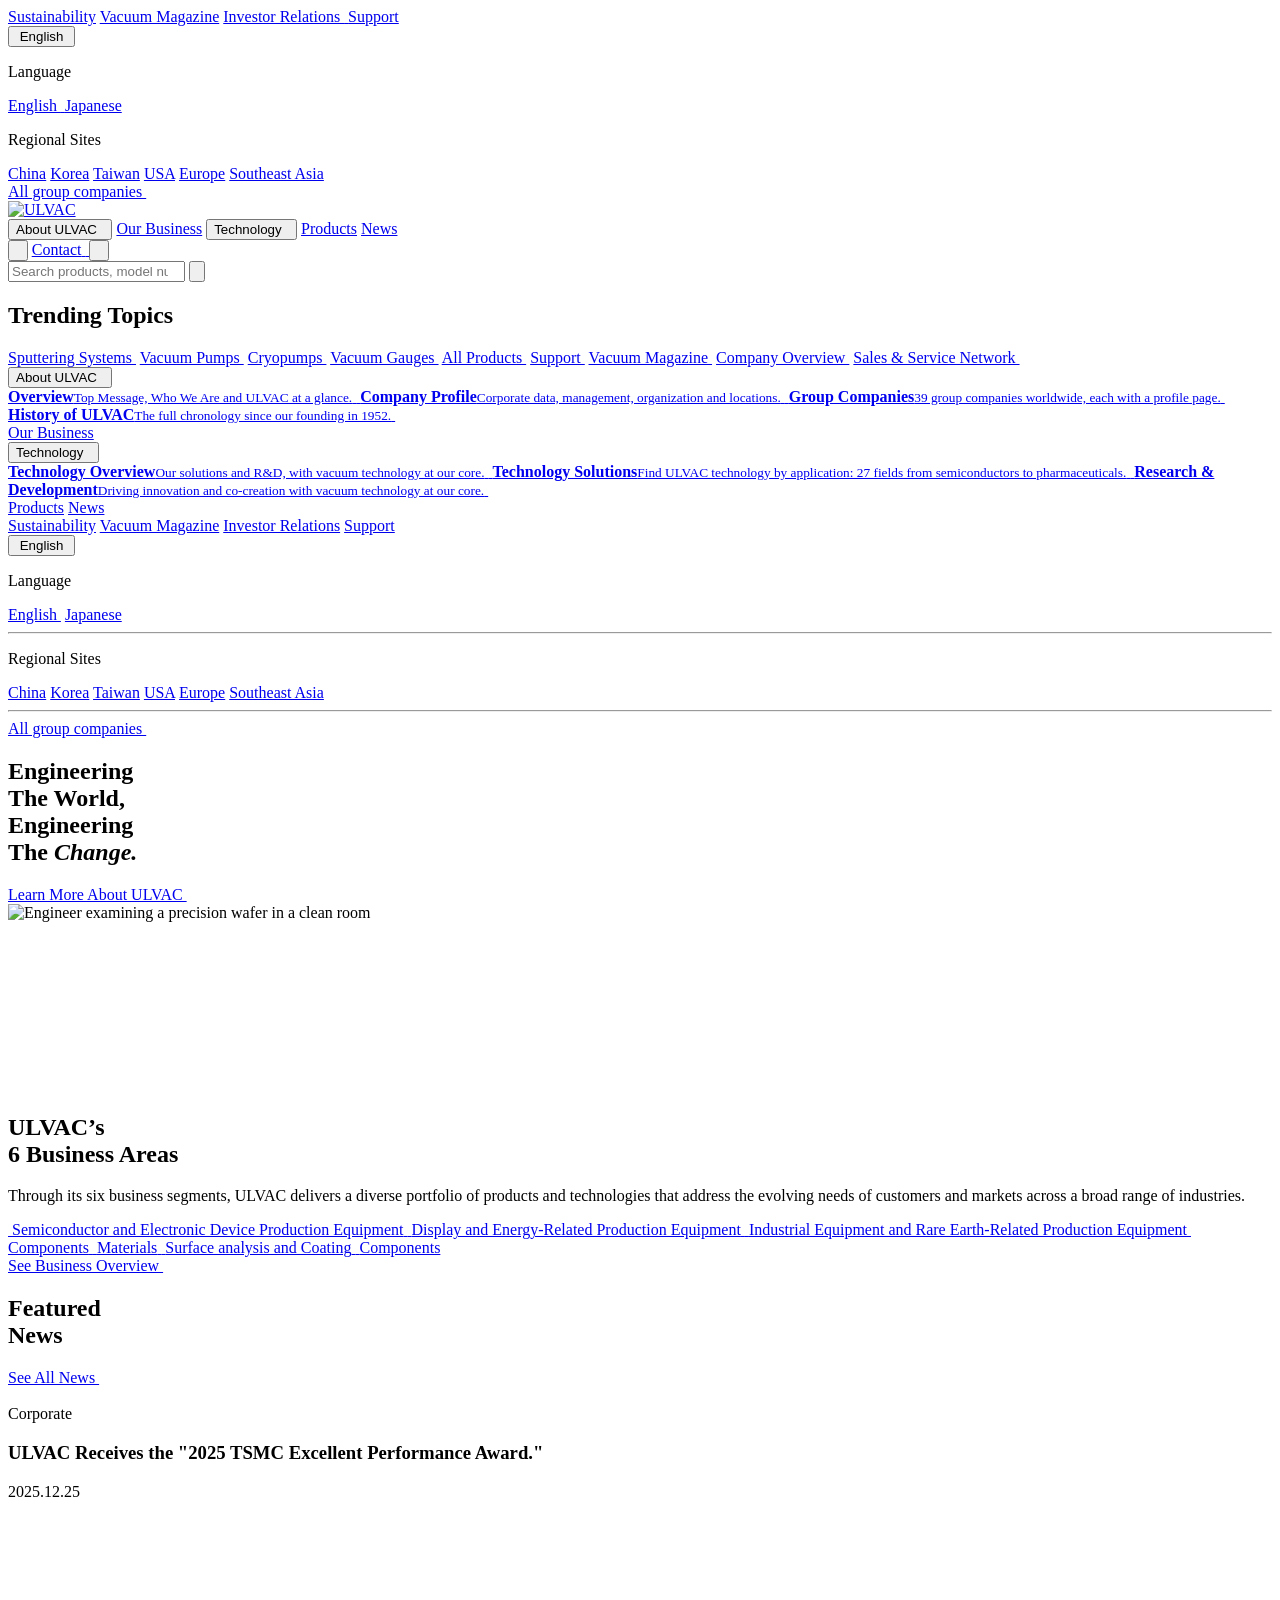
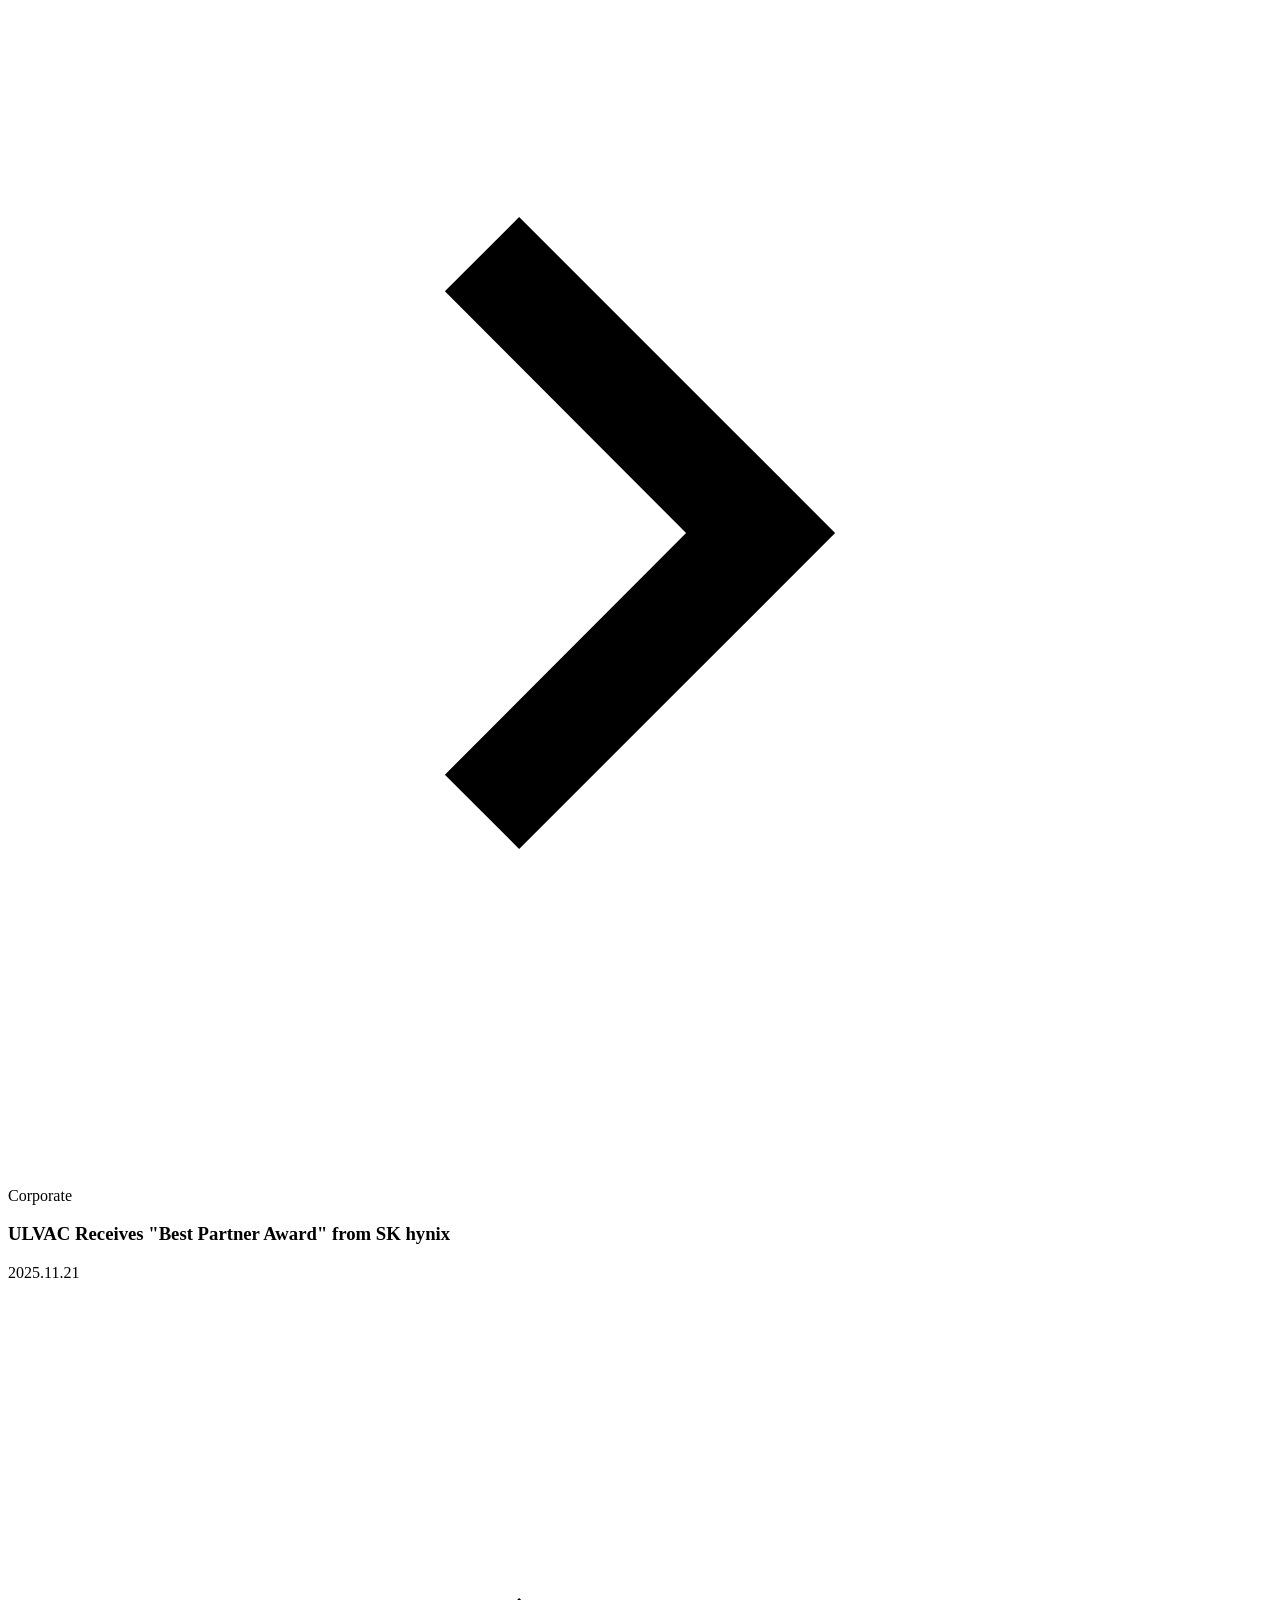
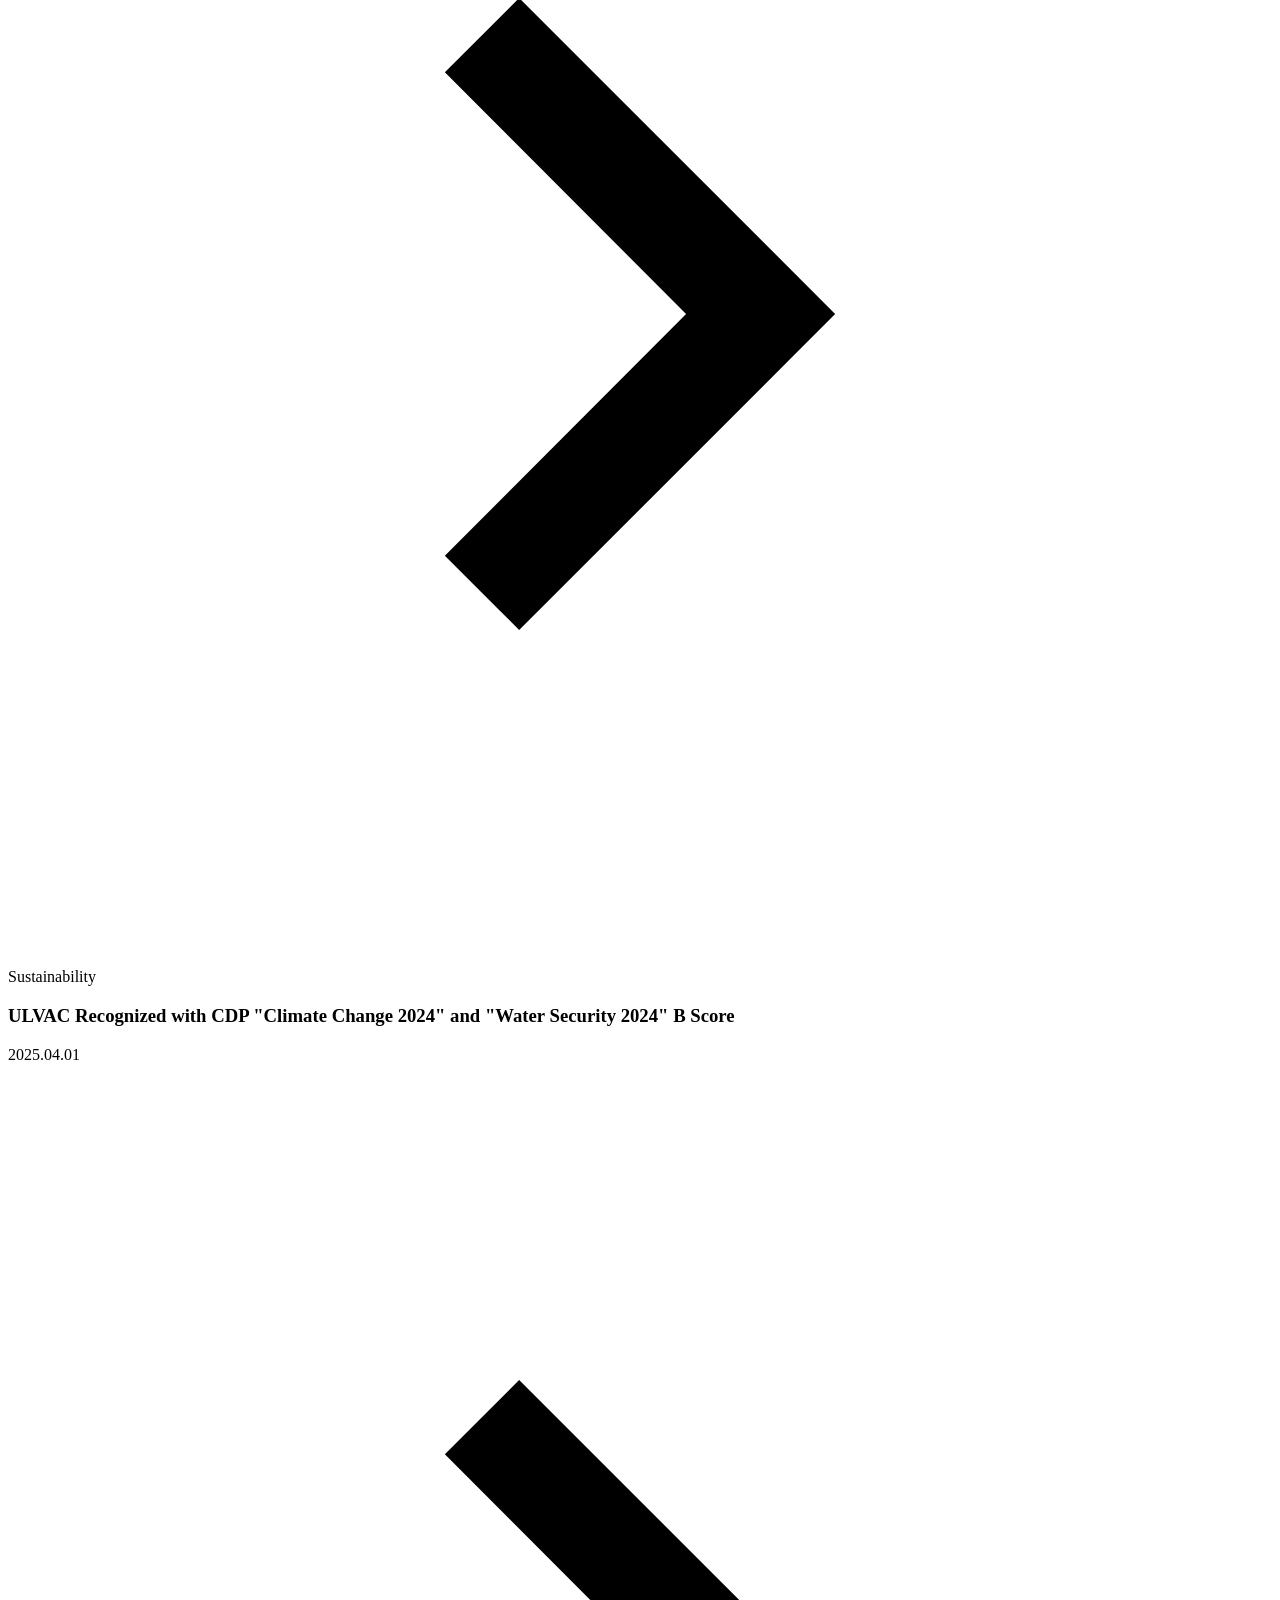
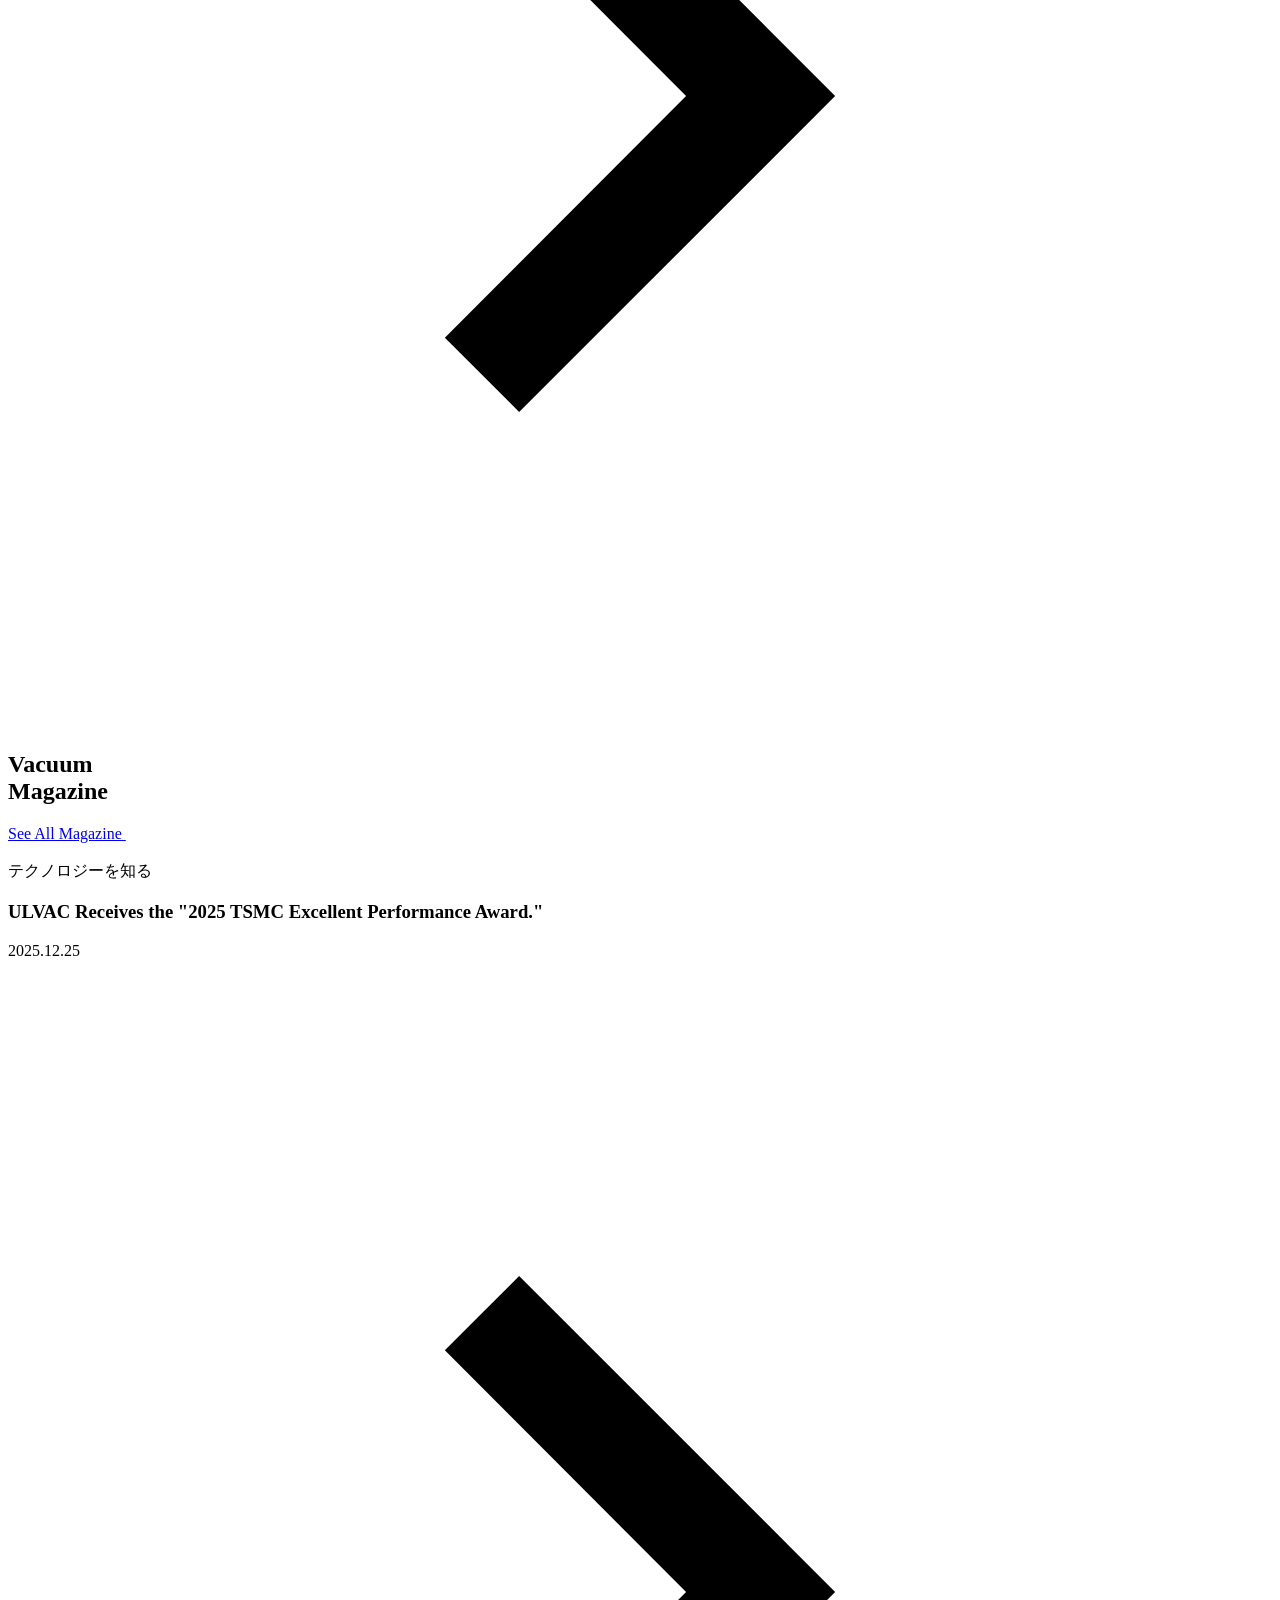
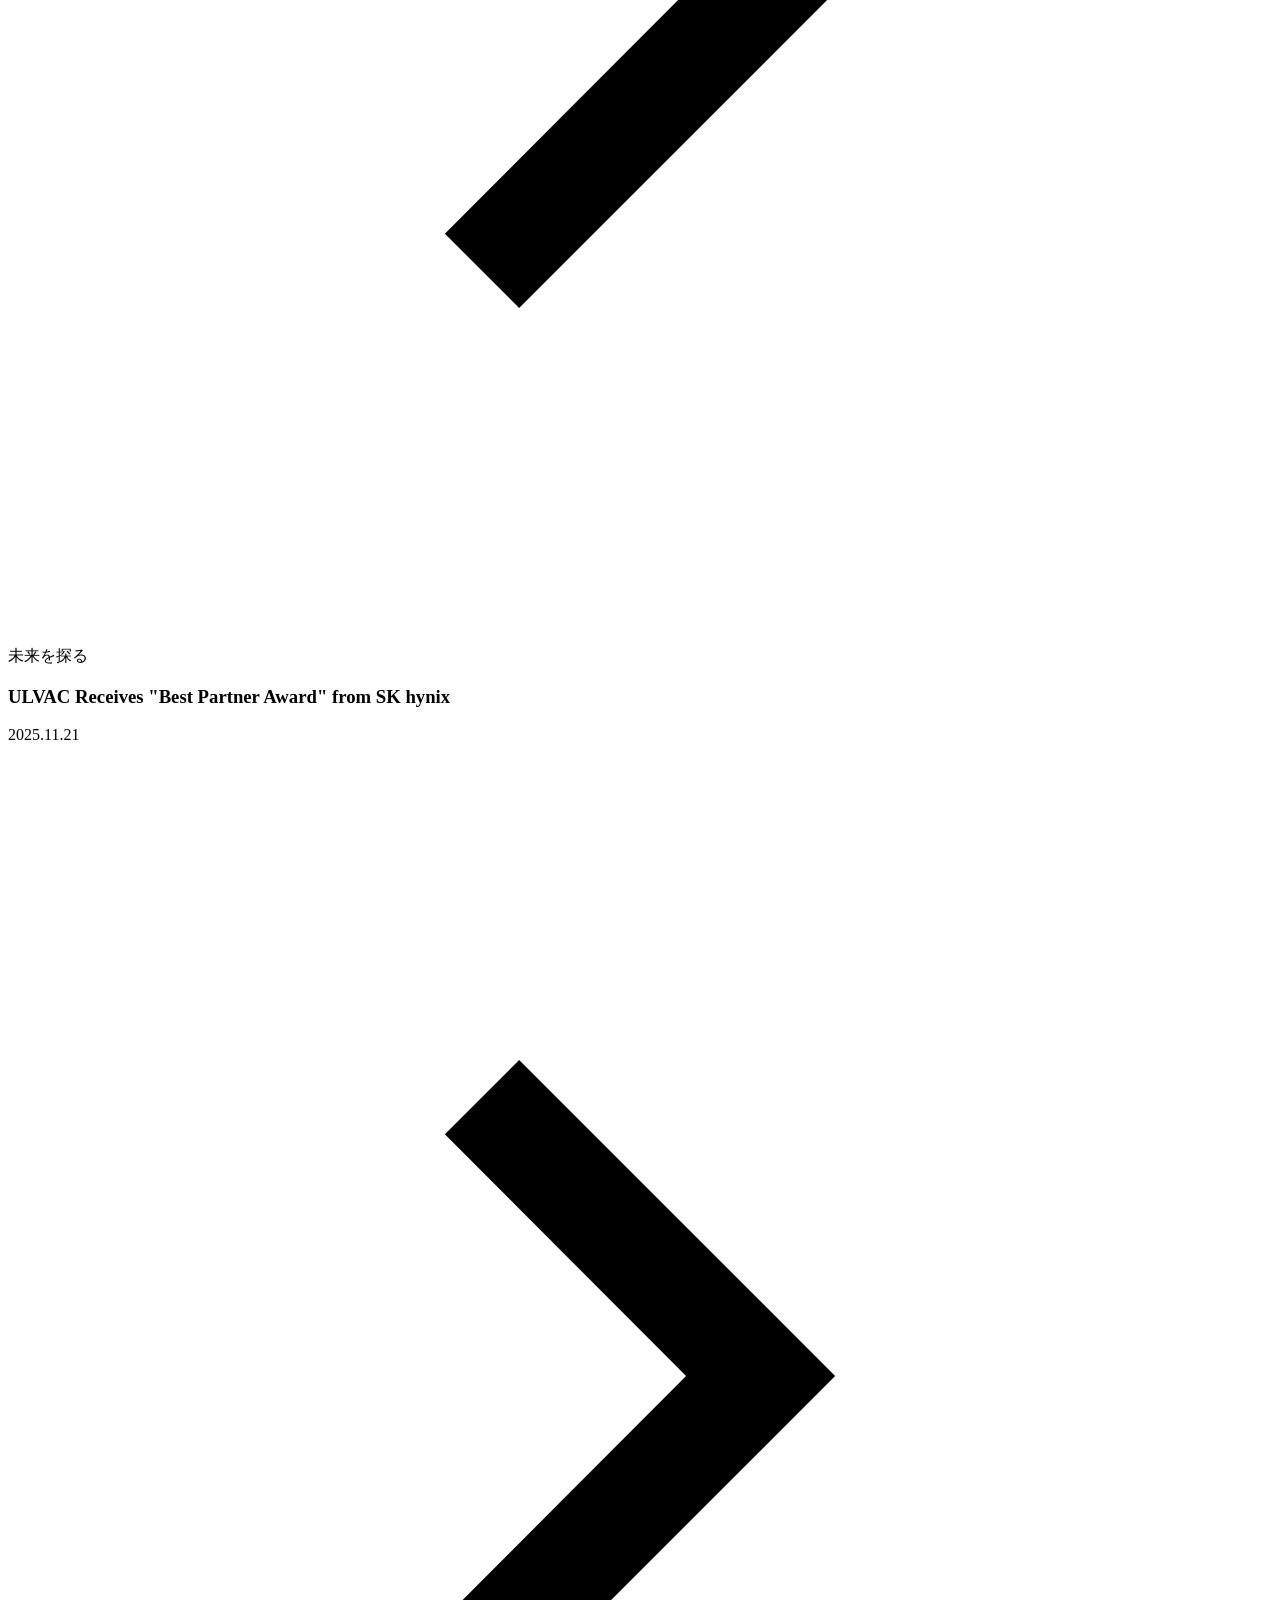
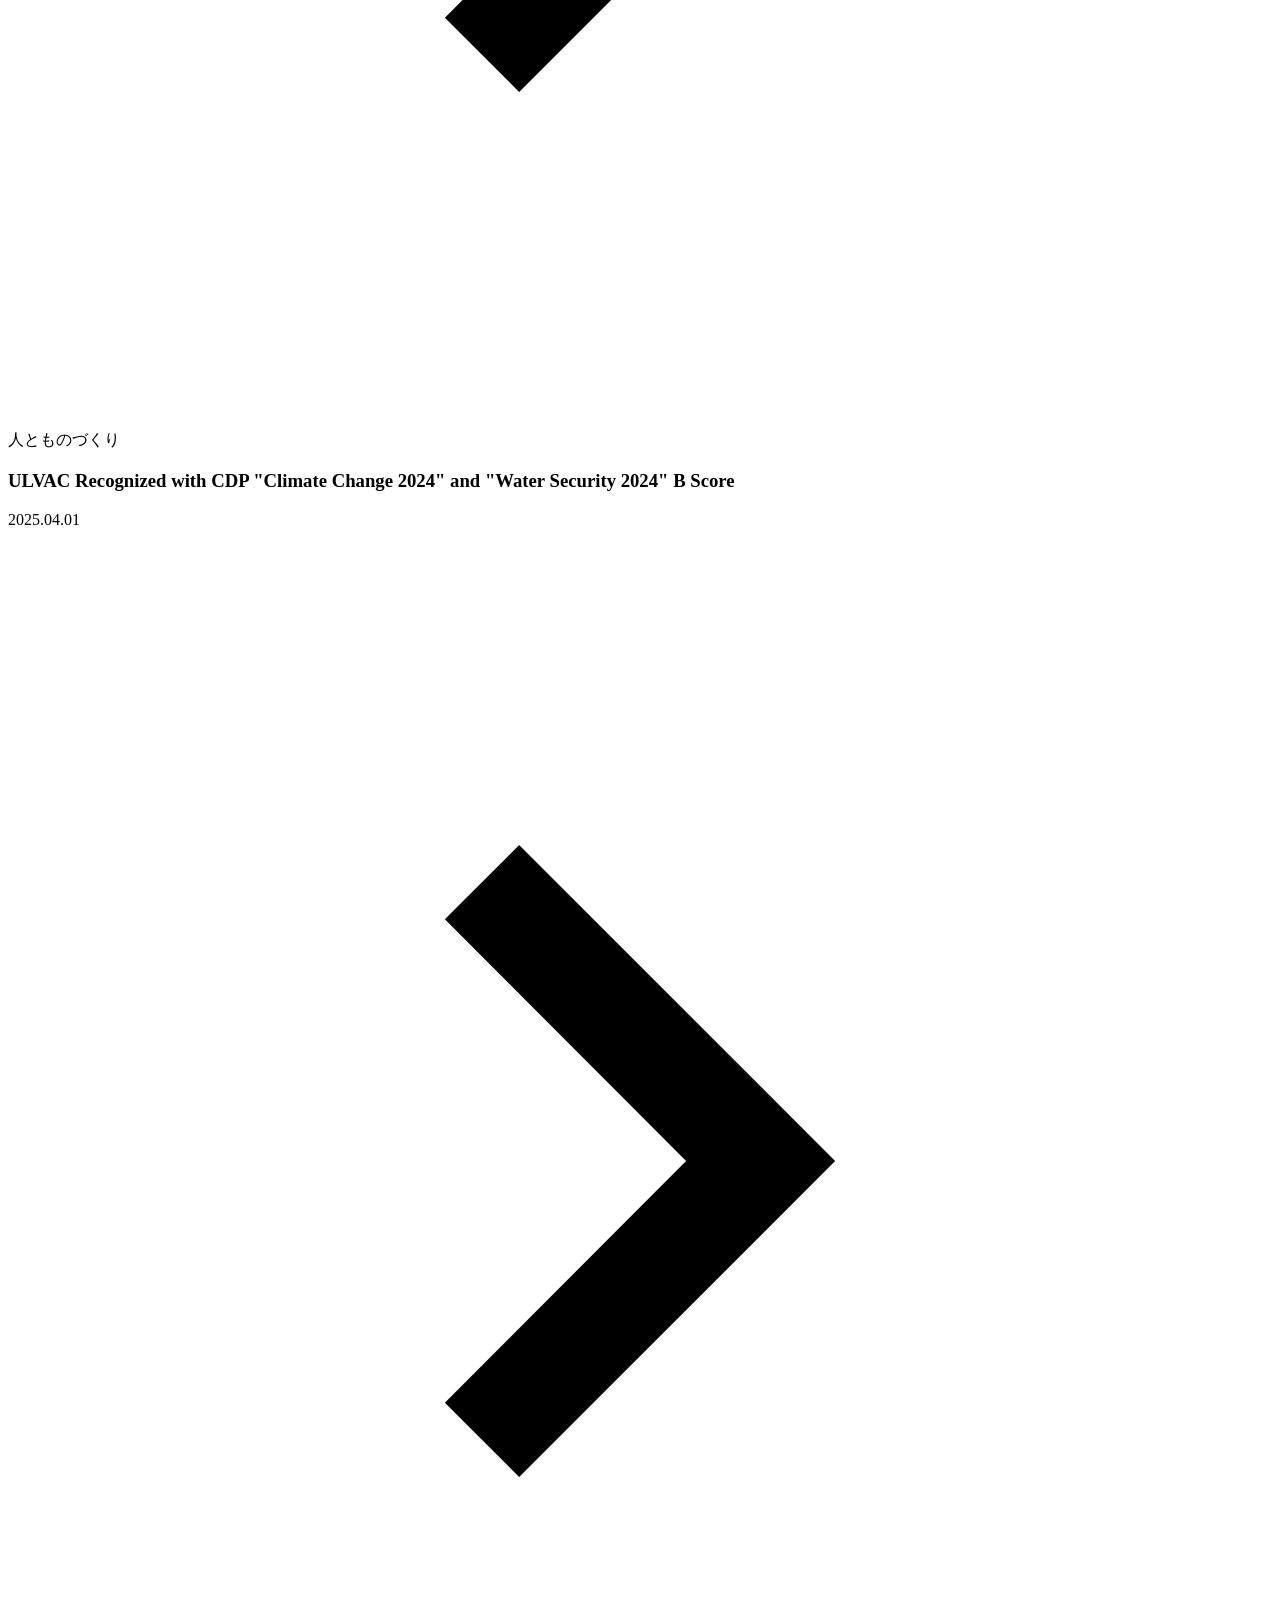
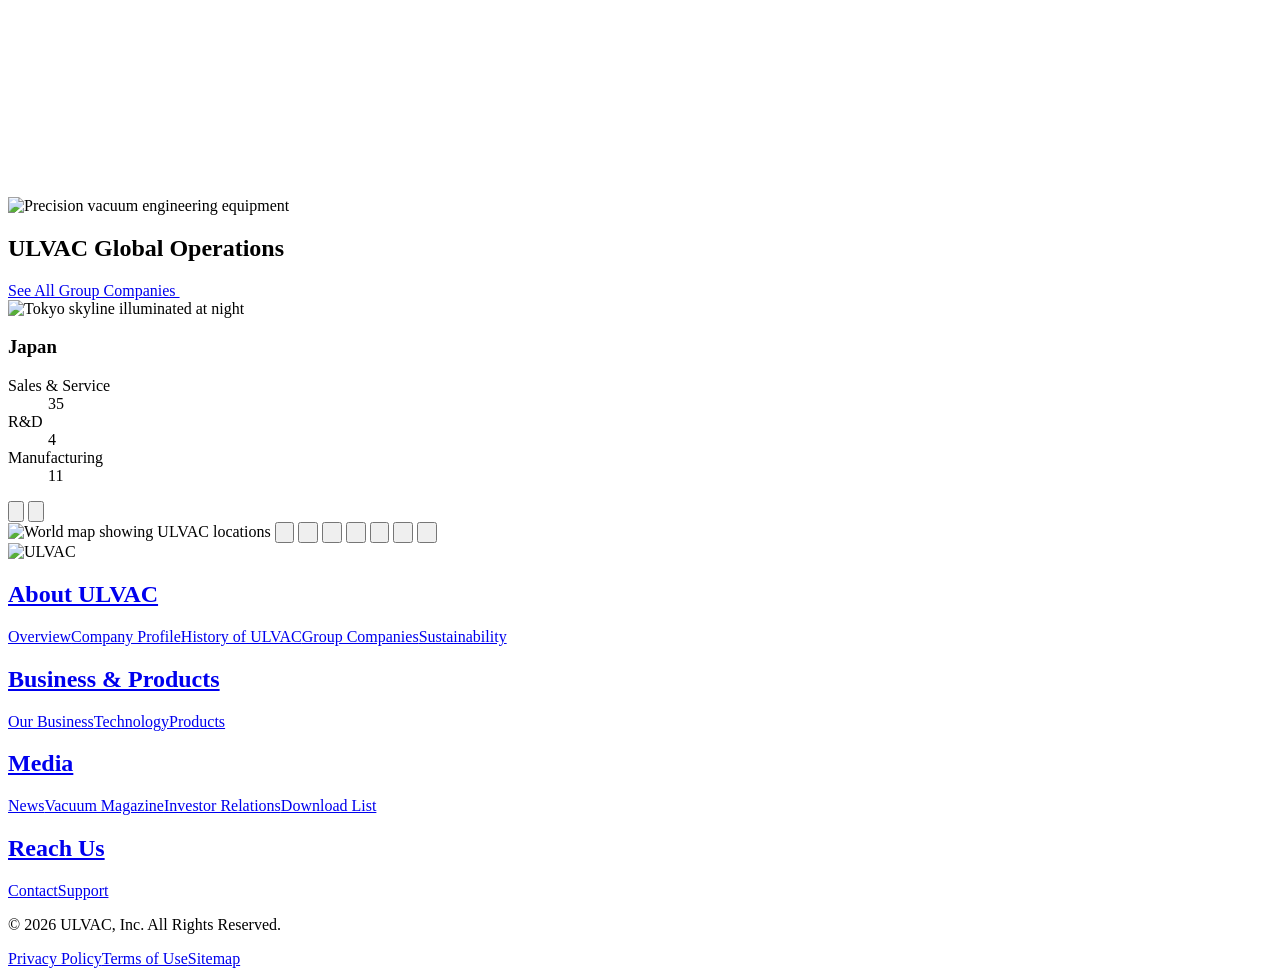
==== index.html @ 2d4812a8 "1" ====
<!doctype html>
<html lang="en">
  <head>
    <!-- figma:head-start -->
    <meta charset="UTF-8" />
    <meta name="viewport" content="width=device-width, initial-scale=1.0" />
    <meta
      name="description"
      content="ULVAC engineers vacuum technologies that support industries and communities around the world."
    />
    <title>ULVAC — Engineering the World</title>
    <link rel="stylesheet" href="./css/pc.css" />
    <link rel="stylesheet" href="./css/header.css" />
    <link rel="stylesheet" href="./css/mobile.css" />
    <link rel="preload" href="./script.js" as="script" />
    <!-- figma:head-end -->
  </head>
  <body>
    <!-- figma:body-start -->
    <header class="site-header" id="site-header">
      <div class="site-header__glass">
        <div class="site-header__inner">
          <div class="utility-nav">
            <a href="#sustainability">Sustainability</a>
            <a href="#magazine">Vacuum Magazine</a>
            <a class="external-link" href="#investor-relations">
              Investor Relations
              <img src="./img/site/51fd2.svg" alt="" aria-hidden="true" />
            </a>
            <a href="#support">Support</a>
            <div class="language">
              <button
                class="language__trigger"
                type="button"
                aria-expanded="false"
                aria-controls="language-menu"
              >
                <img class="language__globe" src="./img/site/header-language.svg" alt="" aria-hidden="true" />
                <span>English</span>
                <img
                  class="language__chevron"
                  src="./img/site/header-language-chevron.svg"
                  alt=""
                  aria-hidden="true"
                />
              </button>
              <div class="language__menu" id="language-menu">
                <p class="language__label">Language</p>
                <a class="language__item is-selected" href="#english">
                  English
                  <img src="./img/site/cfca9.svg" alt="" aria-hidden="true" />
                </a>
                <a class="language__item" href="#japanese">Japanese</a>
                <div class="language__divider"></div>
                <p class="language__label">Regional Sites</p>
                <a class="language__item" href="#china">China</a>
                <a class="language__item" href="#korea">Korea</a>
                <a class="language__item" href="#taiwan">Taiwan</a>
                <a class="language__item" href="#usa">USA</a>
                <a class="language__item" href="#europe">Europe</a>
                <a class="language__item" href="#southeast-asia">Southeast Asia</a>
                <div class="language__divider"></div>
                <a class="language__all" href="#group-companies">
                  All group companies
                  <img src="./img/site/816e2.svg" alt="" aria-hidden="true" />
                </a>
              </div>
            </div>
          </div>

          <div class="header-main">
            <a class="logo" href="#home" aria-label="ULVAC home">
              <img src="./img/site/b45c0.png" alt="ULVAC" />
            </a>
            <nav class="main-nav" aria-label="Main navigation">
              <button
                type="button"
                data-mega-menu="about"
                aria-expanded="false"
                aria-controls="mega-menu-about"
              >
                About ULVAC
                <span class="main-nav__icon">
                  <img
                    class="main-nav__icon-default"
                    src="./img/site/4ae75.svg"
                    alt=""
                    aria-hidden="true"
                  />
                  <img
                    class="main-nav__icon-active"
                    src="./img/site/4aeca.svg"
                    alt=""
                    aria-hidden="true"
                  />
                </span>
              </button>
              <i aria-hidden="true"></i>
              <a href="#business">Our Business</a>
              <i aria-hidden="true"></i>
              <button
                type="button"
                data-mega-menu="technology"
                aria-expanded="false"
                aria-controls="mega-menu-technology"
              >
                Technology
                <span class="main-nav__icon">
                  <img
                    class="main-nav__icon-default"
                    src="./img/site/4ae75.svg"
                    alt=""
                    aria-hidden="true"
                  />
                  <img
                    class="main-nav__icon-active"
                    src="./img/site/4aeca.svg"
                    alt=""
                    aria-hidden="true"
                  />
                </span>
              </button>
              <i aria-hidden="true"></i>
              <a href="#products">Products</a>
              <i aria-hidden="true"></i>
              <a href="#news">News</a>
            </nav>
            <div class="header-actions">
              <button
                class="icon-button"
                type="button"
                aria-label="Open search"
                aria-expanded="false"
                aria-controls="search-panel"
              >
                <picture class="icon-button__open">
                  <source media="(max-width: 940px)" srcset="./img/site/834f3.svg" />
                  <img src="./img/site/header-search.svg" alt="" />
                </picture>
                <img
                  class="icon-button__close"
                  src="./img/site/2cd03.svg"
                  alt=""
                  aria-hidden="true"
                />
              </button>
              <a class="contact-button" href="#contact">
                <span>Contact</span>
                <span class="contact-button__icon">
                  <img src="./img/site/header-contact-chevron.svg" alt="" aria-hidden="true" />
                </span>
              </a>
              <button
                class="mobile-menu-button"
                type="button"
                aria-label="Open menu"
                aria-expanded="false"
                aria-controls="mobile-nav"
              >
                <img
                  class="mobile-menu-button__open"
                  src="./img/site/a087a.svg"
                  alt=""
                  aria-hidden="true"
                />
                <img
                  class="mobile-menu-button__close"
                  src="./img/site/2cd03.svg"
                  alt=""
                  aria-hidden="true"
                />
              </button>
            </div>
          </div>
        </div>
      </div>

      <div class="mega-menu mega-menu--about" id="mega-menu-about" hidden>
        <p class="mega-menu__title">About ULVAC</p>
        <div class="mega-menu__grid">
          <a class="mega-menu__card" href="#overview"
            ><strong>Overview</strong><span>Top Message, Who We Are and ULVAC at a glance.</span></a
          >
          <a class="mega-menu__card" href="#company-profile"
            ><strong>Company Profile</strong
            ><span>Corporate data, management, organization and locations.</span></a
          >
          <a class="mega-menu__card" href="#group-companies"
            ><strong>Group Companies</strong
            ><span>39 group companies worldwide, each with a profile page.</span></a
          >
          <a class="mega-menu__card" href="#history-of-ulvac"
            ><strong>History of ULVAC</strong
            ><span>The full chronology since our founding in 1952.</span></a
          >
        </div>
      </div>

      <div class="mega-menu mega-menu--technology" id="mega-menu-technology" hidden>
        <p class="mega-menu__title">Technology</p>
        <div class="mega-menu__grid">
          <a class="mega-menu__card" href="#technology-overview"
            ><strong>Technology Overview</strong
            ><span>Our solutions and R&amp;D, with vacuum technology at our core.</span></a
          >
          <a class="mega-menu__card" href="#technology-solutions"
            ><strong>Technology Solutions</strong
            ><span
              >Find ULVAC technology by application: 27 fields from semiconductors to
              pharmaceuticals.</span
            ></a
          >
          <a class="mega-menu__card" href="#research-development"
            ><strong>Research &amp; Development</strong
            ><span>Driving innovation and co-creation with vacuum technology at our core.</span></a
          >
        </div>
      </div>

      <div class="search-panel" id="search-panel" aria-hidden="true">
        <form class="search-form" role="search">
          <input
            name="q"
            type="search"
            aria-label="Search"
            placeholder="Search products, model numbers, articles..."
            tabindex="-1"
          />
          <button type="submit" aria-label="Submit search" tabindex="-1">
            <img src="./img/site/65e20.svg" alt="" aria-hidden="true" />
          </button>
        </form>
        <div class="trending">
          <h2>Trending Topics</h2>
          <div class="trending__grid">
            <a href="#sputtering-systems"
              >Sputtering Systems <img src="./img/site/816e2.svg" alt="" aria-hidden="true"
            /></a>
            <a href="#vacuum-pumps"
              >Vacuum Pumps <img src="./img/site/816e2.svg" alt="" aria-hidden="true"
            /></a>
            <a href="#cryopumps"
              >Cryopumps <img src="./img/site/816e2.svg" alt="" aria-hidden="true"
            /></a>
            <a href="#vacuum-gauges"
              >Vacuum Gauges <img src="./img/site/816e2.svg" alt="" aria-hidden="true"
            /></a>
            <a href="#products"
              >All Products <img src="./img/site/816e2.svg" alt="" aria-hidden="true"
            /></a>
            <a href="#support"
              >Support <img src="./img/site/816e2.svg" alt="" aria-hidden="true"
            /></a>
            <a href="#magazine"
              >Vacuum Magazine <img src="./img/site/816e2.svg" alt="" aria-hidden="true"
            /></a>
            <a href="#overview"
              >Company Overview <img src="./img/site/816e2.svg" alt="" aria-hidden="true"
            /></a>
            <a href="#sales-service-network"
              >Sales &amp; Service Network
              <img src="./img/site/816e2.svg" alt="" aria-hidden="true"
            /></a>
          </div>
        </div>
      </div>

      <nav class="mobile-nav" id="mobile-nav" aria-label="Mobile navigation">
        <div class="mobile-nav__primary">
          <div class="mobile-nav__group">
            <button
              class="mobile-nav__trigger"
              type="button"
              aria-expanded="false"
              aria-controls="mobile-about"
            >
              <span>About ULVAC</span>
              <img class="mobile-nav__chevron-down" src="./img/site/a34da.svg" alt="" aria-hidden="true" />
              <img class="mobile-nav__chevron-up" src="./img/site/2c902.svg" alt="" aria-hidden="true" />
            </button>
            <div class="mobile-nav__submenu" id="mobile-about">
              <a href="#overview">
                <span><strong>Overview</strong><small>Top Message, Who We Are and ULVAC at a glance.</small></span>
                <img src="./img/site/85260.svg" alt="" aria-hidden="true" />
              </a>
              <a href="#company-profile">
                <span><strong>Company Profile</strong><small>Corporate data, management, organization and locations.</small></span>
                <img src="./img/site/85260.svg" alt="" aria-hidden="true" />
              </a>
              <a href="#group-companies">
                <span><strong>Group Companies</strong><small>39 group companies worldwide, each with a profile page.</small></span>
                <img src="./img/site/85260.svg" alt="" aria-hidden="true" />
              </a>
              <a href="#history-of-ulvac">
                <span><strong>History of ULVAC</strong><small>The full chronology since our founding in 1952.</small></span>
                <img src="./img/site/85260.svg" alt="" aria-hidden="true" />
              </a>
            </div>
          </div>
          <a class="mobile-nav__link" href="#business">Our Business</a>
          <div class="mobile-nav__group">
            <button
              class="mobile-nav__trigger"
              type="button"
              aria-expanded="false"
              aria-controls="mobile-technology"
            >
              <span>Technology</span>
              <img class="mobile-nav__chevron-down" src="./img/site/a34da.svg" alt="" aria-hidden="true" />
              <img class="mobile-nav__chevron-up" src="./img/site/2c902.svg" alt="" aria-hidden="true" />
            </button>
            <div class="mobile-nav__submenu" id="mobile-technology">
              <a href="#technology-overview">
                <span><strong>Technology Overview</strong><small>Our solutions and R&amp;D, with vacuum technology at our core.</small></span>
                <img src="./img/site/85260.svg" alt="" aria-hidden="true" />
              </a>
              <a href="#technology-solutions">
                <span><strong>Technology Solutions</strong><small>Find ULVAC technology by application: 27 fields from semiconductors to pharmaceuticals.</small></span>
                <img src="./img/site/85260.svg" alt="" aria-hidden="true" />
              </a>
              <a href="#research-development">
                <span><strong>Research &amp; Development</strong><small>Driving innovation and co-creation with vacuum technology at our core.</small></span>
                <img src="./img/site/85260.svg" alt="" aria-hidden="true" />
              </a>
            </div>
          </div>
          <a class="mobile-nav__link" href="#products">Products</a>
          <a class="mobile-nav__link" href="#news">News</a>
        </div>

        <div class="mobile-nav__utility">
          <a href="#sustainability">Sustainability</a>
          <a href="#magazine">Vacuum Magazine</a>
          <a href="#investor-relations">Investor Relations</a>
          <a href="#support">Support</a>
          <div class="mobile-language">
            <button
              class="mobile-language__trigger"
              type="button"
              aria-expanded="false"
              aria-controls="mobile-language-menu"
            >
              <span>
                <img src="./img/site/fb492.svg" alt="" aria-hidden="true" />
                English
              </span>
              <img class="mobile-language__chevron" src="./img/site/47013.svg" alt="" aria-hidden="true" />
            </button>
            <div class="mobile-language__menu" id="mobile-language-menu">
              <p>Language</p>
              <a class="is-selected" href="#english">English <img src="./img/site/cfca9.svg" alt="" aria-hidden="true" /></a>
              <a href="#japanese">Japanese</a>
              <hr />
              <p>Regional Sites</p>
              <a href="#china">China</a>
              <a href="#korea">Korea</a>
              <a href="#taiwan">Taiwan</a>
              <a href="#usa">USA</a>
              <a href="#europe">Europe</a>
              <a href="#southeast-asia">Southeast Asia</a>
              <hr />
              <a class="mobile-language__all" href="#group-companies">
                All group companies
                <img src="./img/site/816e2.svg" alt="" aria-hidden="true" />
              </a>
            </div>
          </div>
        </div>
      </nav>
    </header>

    <main>
      <section class="hero" id="home" aria-labelledby="hero-title">
        <div class="hero__content">
          <h1 class="hero__title" id="hero-title">
            <span class="hero__line">Engineering</span><br />
            <span class="hero__line">The World,</span><br />
            <span class="hero__line">Engineering</span><br />
            <span class="hero__line">The <em>Change.</em></span>
          </h1>
          <a class="button button--large" href="#about">
            Learn More About ULVAC
            <span class="button__icon"><img src="./img/site/b1db2.svg" alt="" /></span>
          </a>
        </div>
        <div class="hero__media">
          <img
            class="hero__image"
            src="./img/6f0bc.png"
            alt="Engineer examining a precision wafer in a clean room"
          />
          <div class="particle-field hero__particle-field" aria-hidden="true"></div>
          <picture class="hero__wave-picture">
            <source media="(max-width: 768px)" srcset="./img/site/2eb7e.svg" />
            <img class="hero__wave" src="./img/site/0b865.svg" alt="" />
          </picture>
        </div>
      </section>

      <div class="story-content">
      <div class="story-movie" aria-hidden="true">
        <div class="story-movie__sticky">
          <video
            class="story-movie__video"
            preload="none"
            loop
            muted
            playsinline
            poster="./img/site/home-particle-poster.png"
          >
            <source src="./img/site/home-particle-flow.mp4" type="video/mp4" />
          </video>
          <div class="particle-field story-movie__particles"></div>
        </div>
      </div>

      <section class="business section-shell" id="business" aria-labelledby="business-title">
        <div class="business__panel glass-panel">
          <header class="section-intro">
            <h2 id="business-title">ULVAC’s<br />6 Business Areas</h2>
            <p>
              Through its six business segments, ULVAC delivers a diverse portfolio of products and
              technologies that address the evolving needs of customers and markets across a broad
              range of industries.
            </p>
          </header>
          <div
            class="business__grid"
            role="region"
            aria-label="ULVAC business areas"
            tabindex="0"
          >
            <a class="business-card" href="#semiconductor">
              <span class="business-card__media" aria-hidden="true">
                <img class="business-card__image" src="./img/site/12d40.png" alt="" />
              </span>
              <span>Semiconductor and Electronic Device Production Equipment</span>
            </a>
            <a class="business-card" href="#display">
              <span class="business-card__media" aria-hidden="true">
                <img class="business-card__image" src="./img/site/0de5a.png" alt="" />
              </span>
              <span>Display and Energy-Related Production Equipment</span>
            </a>
            <a class="business-card" href="#industrial">
              <span class="business-card__media" aria-hidden="true">
                <img class="business-card__image" src="./img/site/f2300.png" alt="" />
              </span>
              <span>Industrial Equipment and Rare Earth-Related Production Equipment</span>
            </a>
            <a class="business-card" href="#components">
              <span class="business-card__media" aria-hidden="true">
                <img class="business-card__image" src="./img/site/1b0ba.png" alt="" />
              </span>
              <span>Components</span>
            </a>
            <a class="business-card" href="#materials">
              <span class="business-card__media" aria-hidden="true">
                <img class="business-card__image" src="./img/site/65f23.png" alt="" />
              </span>
              <span>Materials</span>
            </a>
            <a class="business-card" href="#surface">
              <span class="business-card__media" aria-hidden="true">
                <img class="business-card__image" src="./img/site/9460b.png" alt="" />
              </span>
              <span>Surface analysis and Coating</span>
            </a>
            <a class="business-card business-card--clone" href="#components" aria-hidden="true" tabindex="-1">
              <span class="business-card__media" aria-hidden="true">
                <img class="business-card__image" src="./img/site/1b0ba.png" alt="" />
              </span>
              <span>Components</span>
            </a>
          </div>
          <a class="button button--large" href="#products">
            See Business Overview
            <span class="button__icon"><img src="./img/site/b1db2.svg" alt="" /></span>
          </a>
        </div>
      </section>

      <section class="content-section section-shell" id="news" aria-labelledby="news-title">
        <div class="content-section__panel glass-panel">
          <header class="section-heading">
            <h2 id="news-title">Featured<br class="heading-mobile-break" /> News</h2>
            <a class="button button--large" href="#all-news">
              See All News
              <span class="button__icon"><img src="./img/12332.svg" alt="" /></span>
            </a>
          </header>
          <div class="news-grid">
            <article class="news-card">
              <picture>
                <source media="(max-width: 768px)" srcset="./img/news-tsmc-mobile.png" />
                <img class="news-card__image" src="./img/news-tsmc.png" alt="" />
              </picture>
              <div class="news-card__body">
                <span class="tag">Corporate</span>
                <h3>ULVAC Receives the "2025 TSMC Excellent Performance Award."</h3>
                <time datetime="2025-12-25">2025.12.25</time>
              </div>
              <span class="news-card__icon"
                ><svg class="card-chevron" viewBox="0 0 24 24" aria-hidden="true">
                  <path d="M9.705 6 8.295 7.41 12.875 12l-4.58 4.59L9.705 18l6-6-6-6Z" /></svg
              ></span>
            </article>
            <article class="news-card">
              <picture>
                <source media="(max-width: 768px)" srcset="./img/news-skhynix-mobile.png" />
                <img class="news-card__image" src="./img/news-skhynix.png" alt="" />
              </picture>
              <div class="news-card__body">
                <span class="tag">Corporate</span>
                <h3>ULVAC Receives "Best Partner Award" from SK hynix</h3>
                <time datetime="2025-11-21">2025.11.21</time>
              </div>
              <span class="news-card__icon"
                ><svg class="card-chevron" viewBox="0 0 24 24" aria-hidden="true">
                  <path d="M9.705 6 8.295 7.41 12.875 12l-4.58 4.59L9.705 18l6-6-6-6Z" /></svg
              ></span>
            </article>
            <article class="news-card">
              <picture>
                <source media="(max-width: 768px)" srcset="./img/news-cdp-mobile.png" />
                <img class="news-card__image" src="./img/news-cdp.png" alt="" />
              </picture>
              <div class="news-card__body">
                <span class="tag">Sustainability</span>
                <h3>
                  ULVAC Recognized with CDP "Climate Change 2024" and "Water Security 2024" B Score
                </h3>
                <time datetime="2025-04-01">2025.04.01</time>
              </div>
              <span class="news-card__icon"
                ><svg class="card-chevron" viewBox="0 0 24 24" aria-hidden="true">
                  <path d="M9.705 6 8.295 7.41 12.875 12l-4.58 4.59L9.705 18l6-6-6-6Z" /></svg
              ></span>
            </article>
          </div>
        </div>
      </section>

      <section class="content-section section-shell" id="magazine" aria-labelledby="magazine-title">
        <div class="content-section__panel glass-panel">
          <header class="section-heading">
            <h2 id="magazine-title">Vacuum<br class="heading-mobile-break" /> Magazine</h2>
            <a class="button button--large" href="#all-magazine">
              See All Magazine
              <span class="button__icon"><img src="./img/12332.svg" alt="" /></span>
            </a>
          </header>
          <div class="magazine">
            <div class="magazine__list">
              <article class="magazine-item">
                <img class="magazine-item__image" src="./img/magazine-feature-mobile.png" alt="" loading="lazy" />
                <div class="magazine-item__copy">
                  <span class="tag" lang="ja">テクノロジーを知る</span>
                  <h3>ULVAC Receives the "2025 TSMC Excellent Performance Award."</h3>
                  <time datetime="2025-12-25">2025.12.25</time>
                </div>
                <span class="magazine-item__icon"
                  ><svg class="card-chevron" viewBox="0 0 24 24" aria-hidden="true">
                    <path d="M9.705 6 8.295 7.41 12.875 12l-4.58 4.59L9.705 18l6-6-6-6Z" /></svg
                ></span>
              </article>
              <article class="magazine-item">
                <img class="magazine-item__image" src="./img/magazine-thumbnail-mobile.png" alt="" loading="lazy" />
                <div class="magazine-item__copy">
                  <span class="tag" lang="ja">未来を探る</span>
                  <h3>ULVAC Receives "Best Partner Award" from SK hynix</h3>
                  <time datetime="2025-11-21">2025.11.21</time>
                </div>
                <span class="magazine-item__icon"
                  ><svg class="card-chevron" viewBox="0 0 24 24" aria-hidden="true">
                    <path d="M9.705 6 8.295 7.41 12.875 12l-4.58 4.59L9.705 18l6-6-6-6Z" /></svg
                ></span>
              </article>
              <article class="magazine-item">
                <img class="magazine-item__image" src="./img/magazine-thumbnail-mobile.png" alt="" loading="lazy" />
                <div class="magazine-item__copy">
                  <span class="tag" lang="ja">人とものづくり</span>
                  <h3>
                    ULVAC Recognized with CDP "Climate Change 2024" and "Water Security 2024" B Score
                  </h3>
                  <time datetime="2025-04-01">2025.04.01</time>
                </div>
                <span class="magazine-item__icon"
                  ><svg class="card-chevron" viewBox="0 0 24 24" aria-hidden="true">
                    <path d="M9.705 6 8.295 7.41 12.875 12l-4.58 4.59L9.705 18l6-6-6-6Z" /></svg
                ></span>
              </article>
            </div>
            <img
              class="magazine__image"
              src="./img/vacuum-magazine.png"
              alt="Precision vacuum engineering equipment"
            />
          </div>
        </div>
      </section>
      <div class="ULVAC-last">
      <section class="operations section-shell" aria-labelledby="operations-title">
        <header class="section-heading">
          <h2 id="operations-title">ULVAC Global Operations</h2>
          <a class="button button--large" href="#group-companies">
            See All Group Companies
            <span class="button__icon"><img src="./img/site/b1db2.svg" alt="" /></span>
          </a>
        </header>
        <div class="operations__content">
          <div class="country-carousel">
            <article class="country-card" aria-live="polite">
              <img src="./img/4173a.png" alt="Tokyo skyline illuminated at night" />
              <div class="country-card__body">
                <h3>Japan</h3>
                <dl>
                  <div>
                    <dt>Sales &amp; Service</dt>
                    <dd>35</dd>
                  </div>
                  <div>
                    <dt>R&amp;D</dt>
                    <dd>4</dd>
                  </div>
                  <div>
                    <dt>Manufacturing</dt>
                    <dd>11</dd>
                  </div>
                </dl>
              </div>
            </article>
            <div class="country-carousel__controls">
              <button
                class="country-carousel__previous"
                type="button"
                data-direction="-1"
                aria-label="Previous location"
              >
                <img src="./img/site/cd6a5.svg" alt="" />
              </button>
              <button type="button" data-direction="1" aria-label="Next location">
                <img src="./img/site/cd6a5.svg" alt="" />
              </button>
            </div>
          </div>
          <div class="world-map" aria-label="Interactive map of ULVAC global operations">
            <div class="world-map__canvas">
              <img src="./img/site/9f76e.svg" alt="World map showing ULVAC locations" />
              <button
                class="world-map__pin world-map__pin--1"
                data-location="0"
                type="button"
                aria-label="Asia Pacific"
              >
                <img class="world-map__pin-default" src="./img/site/dc791.svg" alt="" />
                <img class="world-map__pin-active" src="./img/site/fbcab.svg" alt="" />
              </button>
              <button
                class="world-map__pin world-map__pin--2 is-active"
                data-location="0"
                type="button"
                aria-label="Japan"
              >
                <img class="world-map__pin-default" src="./img/site/dc791.svg" alt="" />
                <img class="world-map__pin-active" src="./img/site/fbcab.svg" alt="" />
              </button>
              <button
                class="world-map__pin world-map__pin--3"
                data-location="1"
                type="button"
                aria-label="Europe"
              >
                <img class="world-map__pin-default" src="./img/site/dc791.svg" alt="" />
                <img class="world-map__pin-active" src="./img/site/fbcab.svg" alt="" />
              </button>
              <button
                class="world-map__pin world-map__pin--4"
                data-location="1"
                type="button"
                aria-label="Middle East"
              >
                <img class="world-map__pin-default" src="./img/site/dc791.svg" alt="" />
                <img class="world-map__pin-active" src="./img/site/fbcab.svg" alt="" />
              </button>
              <button
                class="world-map__pin world-map__pin--5"
                data-location="1"
                type="button"
                aria-label="Africa"
              >
                <img class="world-map__pin-default" src="./img/site/dc791.svg" alt="" />
                <img class="world-map__pin-active" src="./img/site/fbcab.svg" alt="" />
              </button>
              <button
                class="world-map__pin world-map__pin--6"
                data-location="1"
                type="button"
                aria-label="Central Europe"
              >
                <img class="world-map__pin-default" src="./img/site/dc791.svg" alt="" />
                <img class="world-map__pin-active" src="./img/site/fbcab.svg" alt="" />
              </button>
              <button
                class="world-map__pin world-map__pin--7"
                data-location="2"
                type="button"
                aria-label="Americas"
              >
                <img class="world-map__pin-default" src="./img/site/dc791.svg" alt="" />
                <img class="world-map__pin-active" src="./img/site/fbcab.svg" alt="" />
              </button>
            </div>
          </div>
        </div>
      </section>
      </div>
      </div>
    </main>

    <footer class="footer">
      <div class="footer__inner">
        <img class="footer__logo" src="./img/94890.png" alt="ULVAC" />
        <nav class="footer__nav" aria-label="Footer navigation">
          <div>
            <h2><a href="#">About ULVAC</a></h2>
            <a href="#">Overview</a><a href="#">Company Profile</a><a href="#">History of ULVAC</a
            ><a href="#">Group Companies</a><a href="#">Sustainability</a>
          </div>
          <div>
            <h2><a href="#">Business &amp; Products</a></h2>
            <a href="#">Our Business</a><a href="#">Technology</a><a href="#">Products</a>
          </div>
          <div>
            <h2><a href="#">Media</a></h2>
            <a href="#">News</a><a href="#">Vacuum Magazine</a><a href="#">Investor Relations</a
            ><a href="#">Download List</a>
          </div>
          <div>
            <h2><a href="#">Reach Us</a></h2>
            <a href="#">Contact</a><a href="#">Support</a>
          </div>
        </nav>
        <div class="footer__legal">
          <p>© 2026 ULVAC, Inc. All Rights Reserved.</p>
          <nav aria-label="Legal">
            <a href="#">Privacy Policy</a><a href="#">Terms of Use</a><a href="#">Sitemap</a>
          </nav>
        </div>
      </div>
    </footer>
    <!-- 使用普通脚本，使页面通过 file:// 打开时也能加载交互。 -->
    <script src="./script.js" defer></script>
    <!-- figma:body-end -->
  </body>
</html>
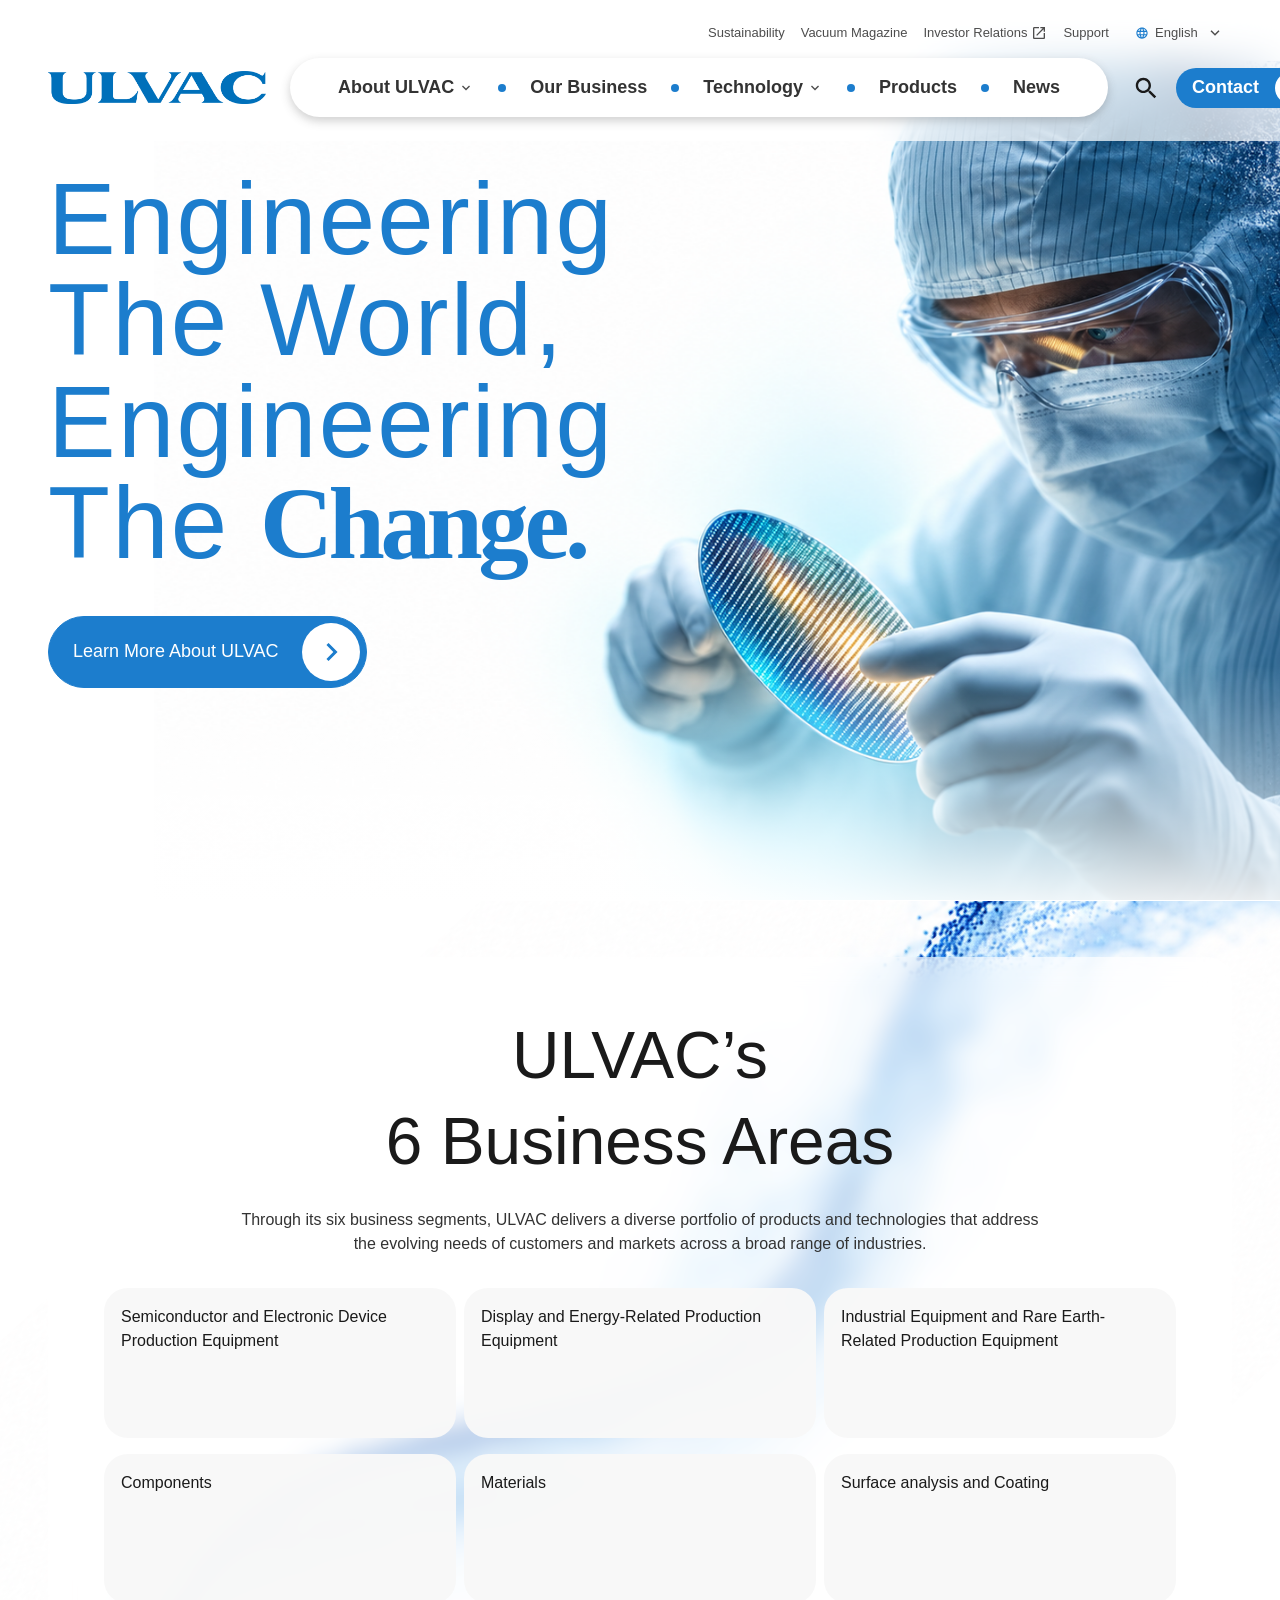
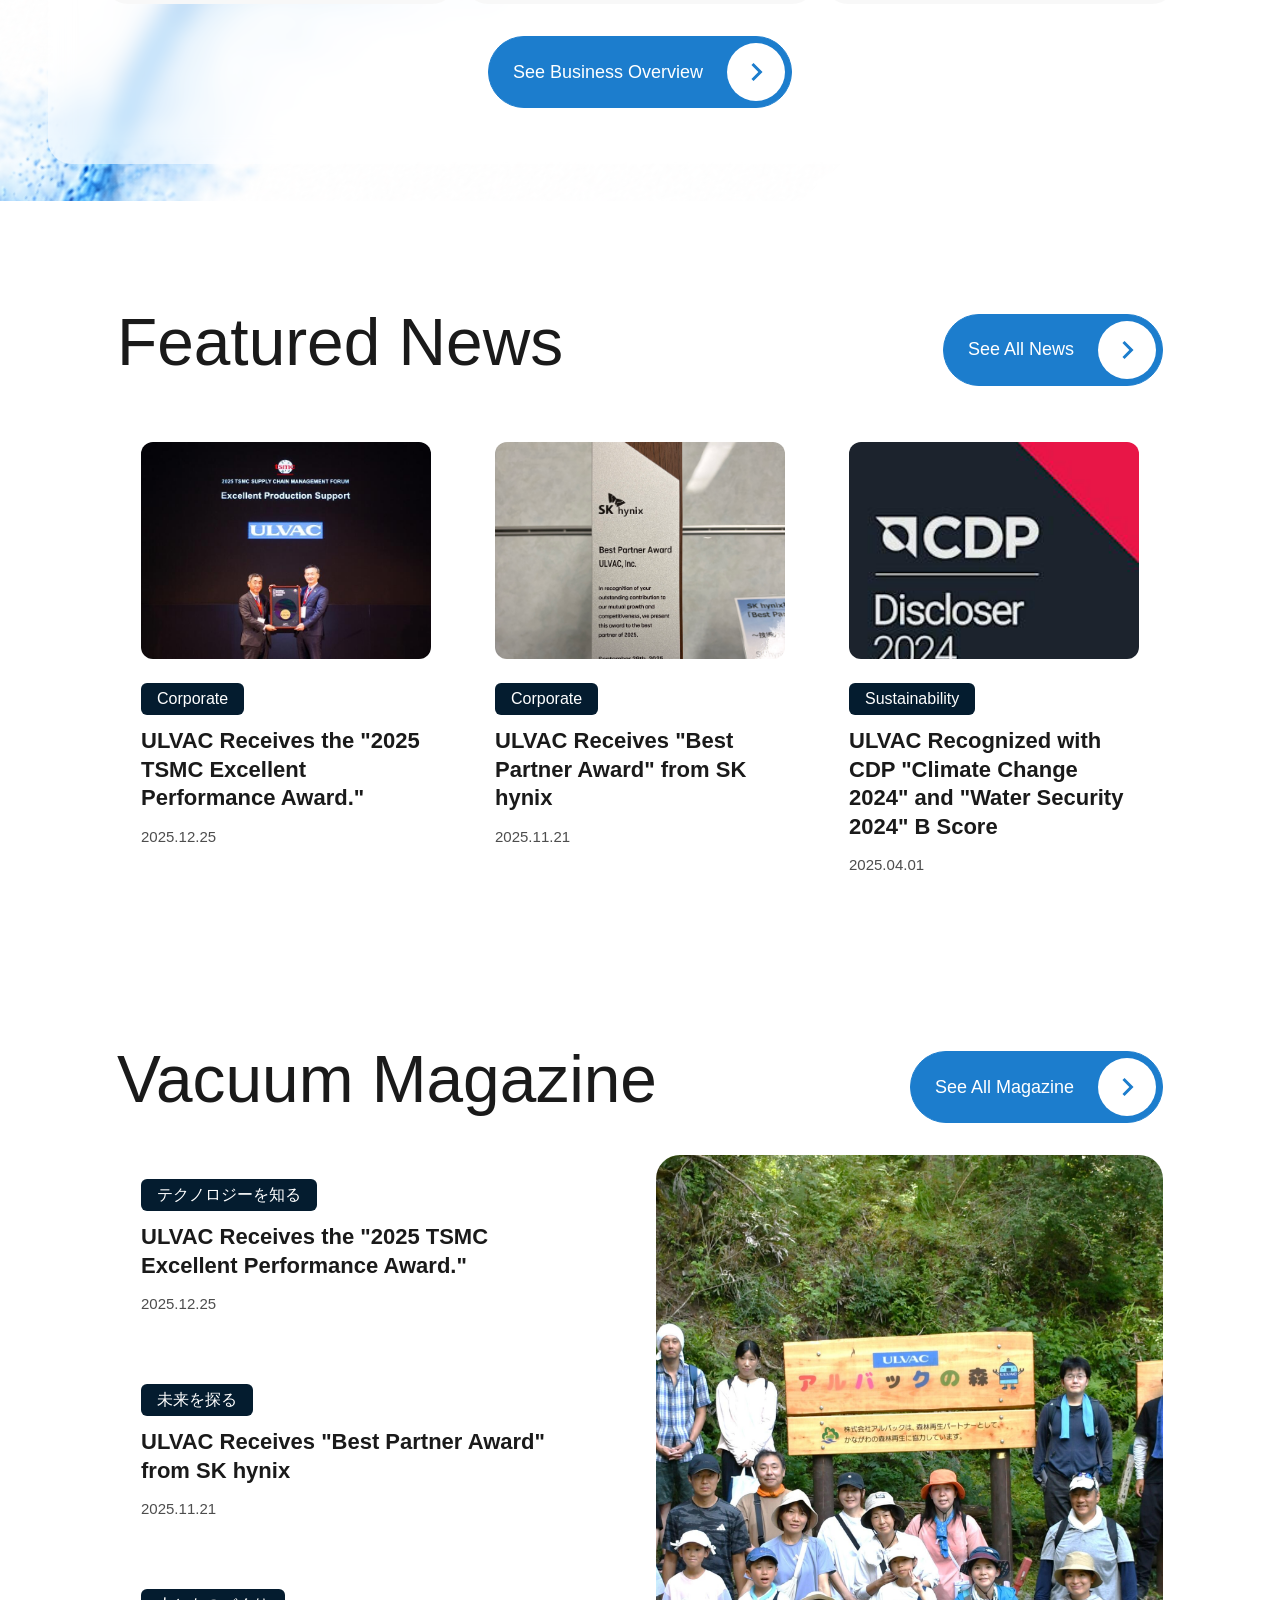
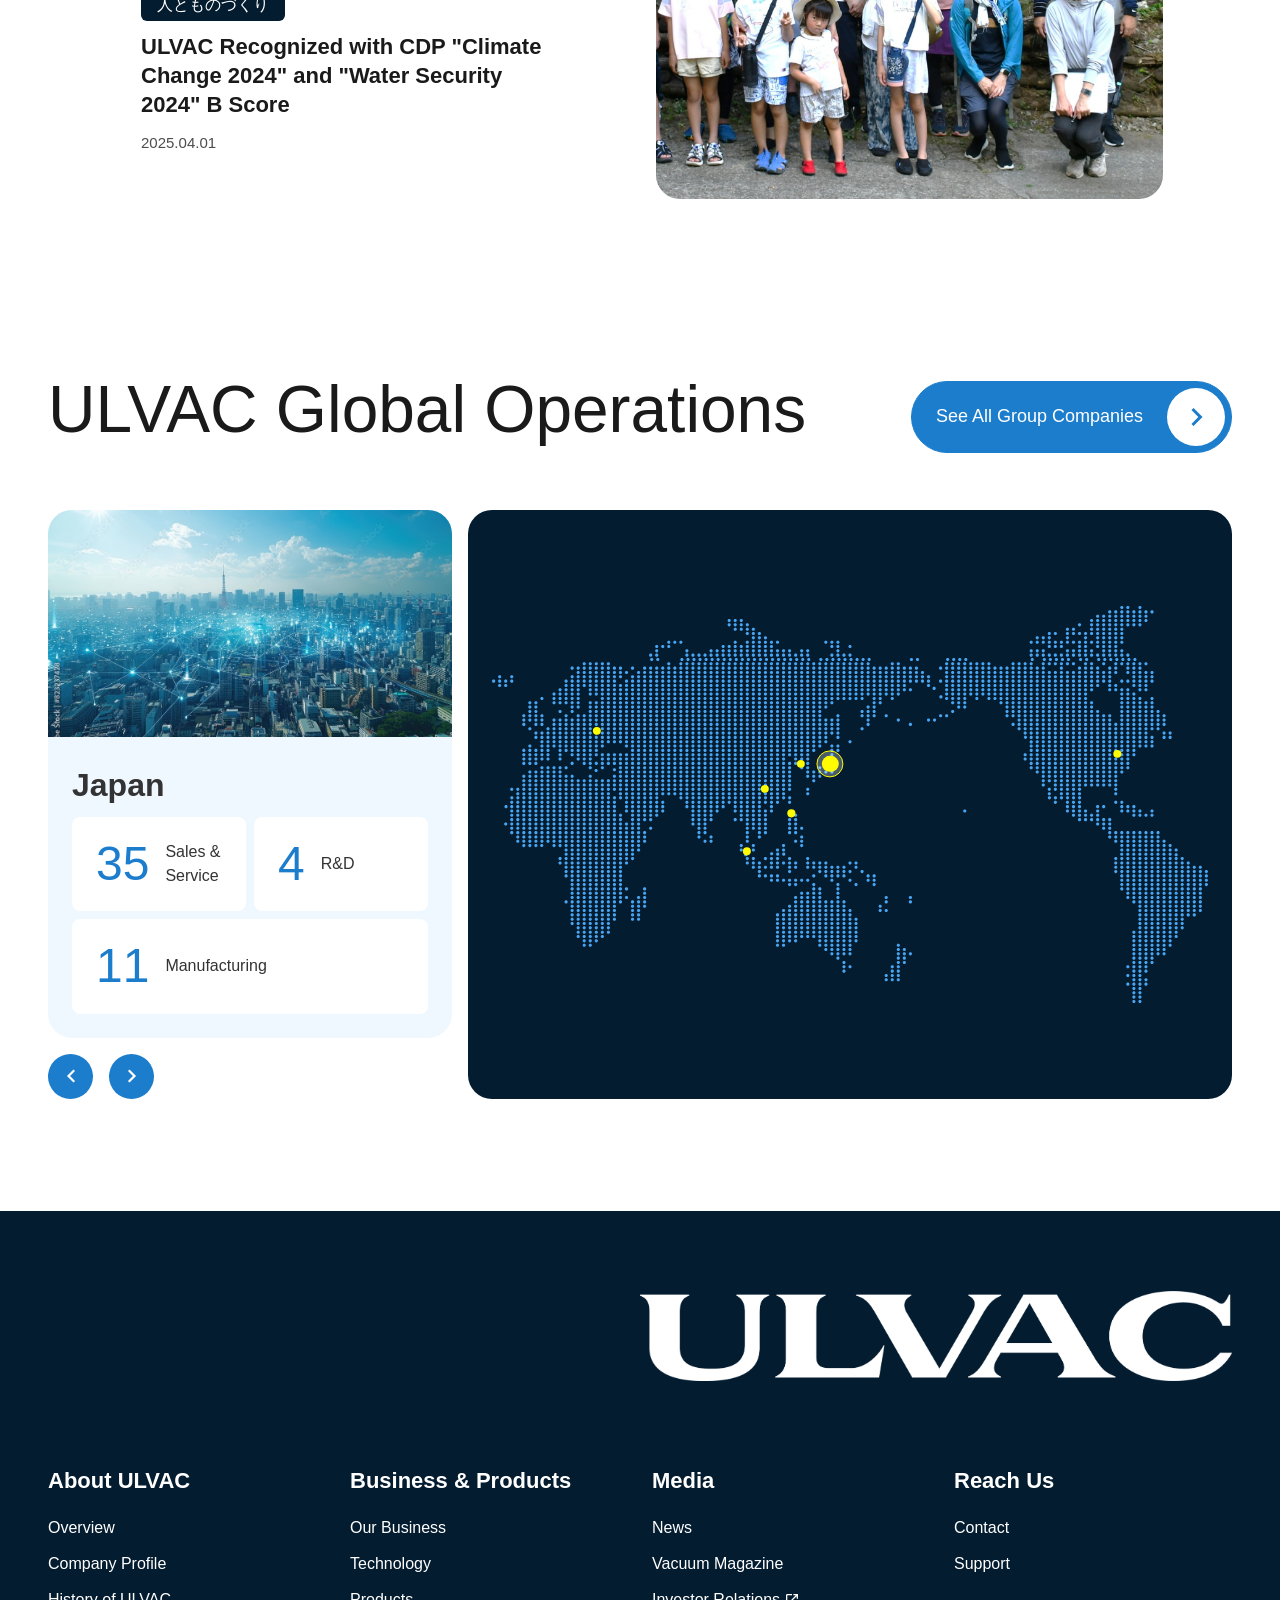
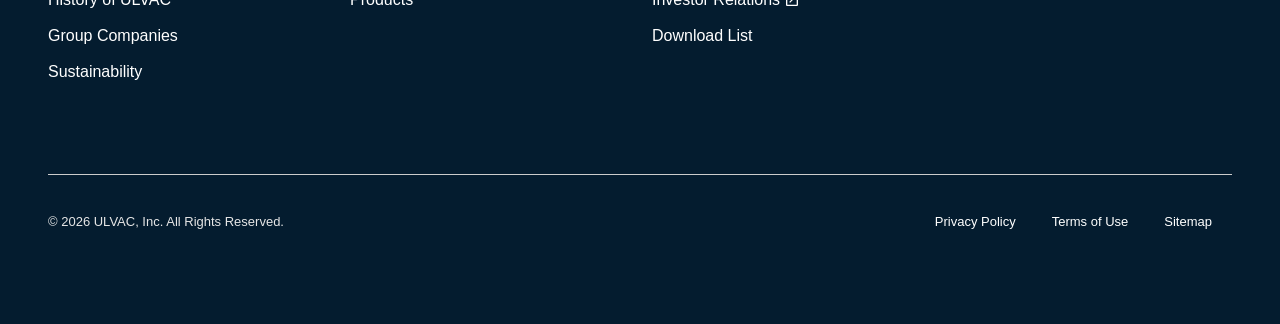
==== commit 9b1b1542: "11.27" ====
--- a/index.html
+++ b/index.html
@@ -22,7 +22,7 @@
         <div class="site-header__inner">
           <div class="utility-nav">
             <a href="#sustainability">Sustainability</a>
-            <a href="#magazine">Vacuum Magazine</a>
+            <a href="./vacuum-magazine.html">Vacuum Magazine</a>
             <a class="external-link" href="#investor-relations">
               Investor Relations
               <img src="./img/site/51fd2.svg" alt="" aria-hidden="true" />
@@ -123,7 +123,7 @@
               <i aria-hidden="true"></i>
               <a href="#products">Products</a>
               <i aria-hidden="true"></i>
-              <a href="#news">News</a>
+              <a href="./news.html">News</a>
             </nav>
             <div class="header-actions">
               <button
@@ -181,7 +181,7 @@
           <a class="mega-menu__card" href="#overview"
             ><strong>Overview</strong><span>Top Message, Who We Are and ULVAC at a glance.</span></a
           >
-          <a class="mega-menu__card" href="#company-profile"
+          <a class="mega-menu__card" href="./company-profile.html"
             ><strong>Company Profile</strong
             ><span>Corporate data, management, organization and locations.</span></a
           >
@@ -199,11 +199,11 @@
       <div class="mega-menu mega-menu--technology" id="mega-menu-technology" hidden>
         <p class="mega-menu__title">Technology</p>
         <div class="mega-menu__grid">
-          <a class="mega-menu__card" href="#technology-overview"
+          <a class="mega-menu__card" href="./technology-overview.html"
             ><strong>Technology Overview</strong
             ><span>Our solutions and R&amp;D, with vacuum technology at our core.</span></a
           >
-          <a class="mega-menu__card" href="#technology-solutions"
+          <a class="mega-menu__card" href="./technology-solutions.html"
             ><strong>Technology Solutions</strong
             ><span
               >Find ULVAC technology by application: 27 fields from semiconductors to
@@ -251,7 +251,7 @@
             <a href="#support"
               >Support <img src="./img/site/816e2.svg" alt="" aria-hidden="true"
             /></a>
-            <a href="#magazine"
+            <a href="./vacuum-magazine.html"
               >Vacuum Magazine <img src="./img/site/816e2.svg" alt="" aria-hidden="true"
             /></a>
             <a href="#overview"
@@ -283,7 +283,7 @@
                 <span><strong>Overview</strong><small>Top Message, Who We Are and ULVAC at a glance.</small></span>
                 <img src="./img/site/85260.svg" alt="" aria-hidden="true" />
               </a>
-              <a href="#company-profile">
+              <a href="./company-profile.html">
                 <span><strong>Company Profile</strong><small>Corporate data, management, organization and locations.</small></span>
                 <img src="./img/site/85260.svg" alt="" aria-hidden="true" />
               </a>
@@ -310,11 +310,11 @@
               <img class="mobile-nav__chevron-up" src="./img/site/2c902.svg" alt="" aria-hidden="true" />
             </button>
             <div class="mobile-nav__submenu" id="mobile-technology">
-              <a href="#technology-overview">
+              <a href="./technology-overview.html">
                 <span><strong>Technology Overview</strong><small>Our solutions and R&amp;D, with vacuum technology at our core.</small></span>
                 <img src="./img/site/85260.svg" alt="" aria-hidden="true" />
               </a>
-              <a href="#technology-solutions">
+              <a href="./technology-solutions.html">
                 <span><strong>Technology Solutions</strong><small>Find ULVAC technology by application: 27 fields from semiconductors to pharmaceuticals.</small></span>
                 <img src="./img/site/85260.svg" alt="" aria-hidden="true" />
               </a>
@@ -325,12 +325,12 @@
             </div>
           </div>
           <a class="mobile-nav__link" href="#products">Products</a>
-          <a class="mobile-nav__link" href="#news">News</a>
+          <a class="mobile-nav__link" href="./news.html">News</a>
         </div>
 
         <div class="mobile-nav__utility">
           <a href="#sustainability">Sustainability</a>
-          <a href="#magazine">Vacuum Magazine</a>
+          <a href="./vacuum-magazine.html">Vacuum Magazine</a>
           <a href="#investor-relations">Investor Relations</a>
           <a href="#support">Support</a>
           <div class="mobile-language">
@@ -484,7 +484,7 @@
         <div class="content-section__panel glass-panel">
           <header class="section-heading">
             <h2 id="news-title">Featured<br class="heading-mobile-break" /> News</h2>
-            <a class="button button--large" href="#all-news">
+            <a class="button button--large" href="./news.html">
               See All News
               <span class="button__icon"><img src="./img/12332.svg" alt="" /></span>
             </a>
@@ -545,7 +545,7 @@
         <div class="content-section__panel glass-panel">
           <header class="section-heading">
             <h2 id="magazine-title">Vacuum<br class="heading-mobile-break" /> Magazine</h2>
-            <a class="button button--large" href="#all-magazine">
+            <a class="button button--large" href="./vacuum-magazine.html">
               See All Magazine
               <span class="button__icon"><img src="./img/12332.svg" alt="" /></span>
             </a>
@@ -610,6 +610,7 @@
         </header>
         <div class="operations__content">
           <div class="country-carousel">
+            <div class="country-carousel__viewport"><div class="country-carousel__slide">
             <article class="country-card" aria-live="polite">
               <img src="./img/4173a.png" alt="Tokyo skyline illuminated at night" />
               <div class="country-card__body">
@@ -630,6 +631,7 @@
                 </dl>
               </div>
             </article>
+            </div></div>
             <div class="country-carousel__controls">
               <button
                 class="country-carousel__previous"
@@ -724,16 +726,16 @@
         <nav class="footer__nav" aria-label="Footer navigation">
           <div>
             <h2><a href="#">About ULVAC</a></h2>
-            <a href="#">Overview</a><a href="#">Company Profile</a><a href="#">History of ULVAC</a
+            <a href="./about.html">Overview</a><a href="./company-profile.html">Company Profile</a><a href="#">History of ULVAC</a
             ><a href="#">Group Companies</a><a href="#">Sustainability</a>
           </div>
           <div>
             <h2><a href="#">Business &amp; Products</a></h2>
-            <a href="#">Our Business</a><a href="#">Technology</a><a href="#">Products</a>
+            <a href="#">Our Business</a><a href="./technology-overview.html">Technology</a><a href="#">Products</a>
           </div>
           <div>
             <h2><a href="#">Media</a></h2>
-            <a href="#">News</a><a href="#">Vacuum Magazine</a><a href="#">Investor Relations</a
+            <a href="./news.html">News</a><a href="./vacuum-magazine.html">Vacuum Magazine</a><a href="#">Investor Relations <img class="footer__external-icon" src="./img/footer-external-link.svg" width="16" height="16" alt="" /></a
             ><a href="#">Download List</a>
           </div>
           <div>
--- a/css/pc.css
+++ b/css/pc.css
@@ -0,0 +1,1489 @@
+@font-face {
+  font-family: "Anton:Regular";
+  font-style: normal;
+  font-weight: 400;
+  font-display: swap;
+  src: url("https://static.figma.com/font/Anton-Regular_2") format("woff2");
+}
+
+@font-face {
+  font-family: "Noto Sans JP:Bold";
+  font-style: normal;
+  font-weight: 700;
+  font-display: swap;
+  src: url("https://static.figma.com/font/NotoSansJP-VF_2") format("woff2");
+}
+
+@font-face {
+  font-family: "Roboto:Bold";
+  font-style: normal;
+  font-weight: 700;
+  font-display: swap;
+  src: url("https://static.figma.com/font/Roboto_wdth_wght__3") format("woff2");
+}
+
+@font-face {
+  font-family: "Roboto:Regular";
+  font-style: normal;
+  font-weight: 400;
+  font-display: swap;
+  src: url("https://static.figma.com/font/Roboto_wdth_wght__3") format("woff2");
+}
+
+:root {
+  --color-primary: #1c7dcd;
+  --card-light-gradient: linear-gradient(135deg, transparent 0%, rgba(28, 125, 205, .6) 50%, rgba(0, 212, 255, .5) 60%, transparent 100%);
+  --card-light-sweep: country-card-light-beam 800ms ease-out;
+  --color-primary-dark: #1264a7;
+  --color-button-hover: #064171;
+  --color-navy: #041c2f;
+  --color-black: #1a1a1a;
+  --color-body: #333333;
+  --color-muted: #4d4d4d;
+  --color-footer-hover: #949494;
+  --color-line: #cccccc;
+  --color-soft-line: #e6e6e6;
+  --color-sky: #eff8ff;
+  --color-highlight: #f5d90a;
+  --color-white: #ffffff;
+  --color-glass: rgba(255, 255, 255, 0.6);
+  --color-header-glass: rgba(255, 255, 255, 0.7);
+  --color-card: rgba(248, 248, 248, 0.97);
+  --color-business-overlay: rgba(0, 0, 0, 0.4);
+  --color-overlay: rgba(4, 28, 47, 0.72);
+  --color-pin-ring: rgba(28, 125, 205, 0.28);
+  --shadow-nav: 0 4px 10px rgba(68, 68, 68, 0.25);
+  --shadow-card: 0 18px 45px rgba(4, 28, 47, 0.12);
+  --shadow-card-hover: 0 2px 7px rgba(0, 0, 0, 0.18);
+  --font-body: "Roboto:Regular", Arial, sans-serif;
+  --font-bold: "Roboto:Bold", Arial, sans-serif;
+  --font-display: "Anton:Regular", Impact, sans-serif;
+  --font-serif: Georgia, "Times New Roman", serif;
+  --font-jp: "Noto Sans JP:Bold", sans-serif;
+  --content-width: min(1344px, calc(100% - 96px));
+  --hero-wave-min-width: 1440px;
+  --section-space: 80px;
+  --section-gap: 48px;
+  --section-heading-size: 74px;
+  --story-padding: 32px;
+  --footer-space: 80px;
+  --radius-xs: 6px;
+  --radius-sm: 8px;
+  --radius-md: 12px;
+  --radius-lg: 24px;
+  --radius-xl: 30px;
+  --radius-pill: 100px;
+  --space-1: 4px;
+  --space-2: 8px;
+  --space-3: 12px;
+  --space-4: 16px;
+  --space-5: 24px;
+  --space-6: 32px;
+  --space-7: 40px;
+  --space-8: 48px;
+  --menu-line-gap: 5px;
+  --hero-image-top: 61px;
+  --hero-image-left: calc(50% - 599px);
+  --hero-wave-offset: -22px;
+  --card-hover-shift: -8px;
+  --card-stagger: 60px;
+  --card-stagger-hover: 52px;
+  --duration-fast: 200ms;
+  --duration-normal: 200ms;
+  --ease-out: cubic-bezier(0, 0, 0.58, 1);
+}
+
+* {
+  box-sizing: border-box;
+}
+
+html {
+  scroll-behavior: smooth;
+}
+
+body {
+  margin: 0;
+  color: var(--color-body);
+  background: var(--color-white);
+  font-family: var(--font-body);
+  font-size: 16px;
+  line-height: 1.5;
+  font-variation-settings: "wdth" 100;
+}
+
+main {
+  position: relative;
+  isolation: isolate;
+}
+
+body,
+button,
+a {
+  -webkit-font-smoothing: antialiased;
+}
+
+button,
+a {
+  font: inherit;
+}
+
+button {
+  border: 0;
+  cursor: pointer;
+}
+
+a {
+  color: inherit;
+  text-decoration: none;
+}
+
+img {
+  display: block;
+  max-width: 100%;
+}
+
+/* 只约束内容边线，页头、首屏和页脚的背景仍然铺满。 */
+.section-shell,
+.header__inner,
+.hero__content,
+.footer__inner {
+  width: var(--content-width);
+  margin-inline: auto;
+}
+
+.glass-panel {
+  background: var(--color-glass);
+  border-radius: var(--radius-xl);
+  backdrop-filter: blur(12px);
+}
+
+.button {
+  display: inline-flex;
+  align-items: center;
+  gap: var(--space-5);
+  min-height: 72px;
+  padding: 6px 6px 6px var(--space-5);
+  color: var(--color-white);
+  background: var(--color-primary);
+  border: 1px solid var(--color-primary);
+  border-radius: var(--radius-pill);
+  font-family: var(--font-bold);
+  font-size: 18px;
+  line-height: 1.5;
+  transition:
+    color var(--duration-normal) var(--ease-out),
+    background var(--duration-normal) var(--ease-out),
+    border-color var(--duration-normal) var(--ease-out),
+    transform var(--duration-normal) var(--ease-out),
+    box-shadow var(--duration-normal) var(--ease-out);
+}
+
+.button__icon {
+  position: relative;
+  display: grid;
+  width: 58px;
+  height: 58px;
+  padding-left: 2px;
+  place-items: center;
+  background: var(--color-white);
+  border-radius: 50%;
+}
+
+.button__icon img {
+  width: 36px;
+  height: 36px;
+}
+
+.button--large:is(:hover, :focus-visible),
+.contact-button:is(:hover, :focus-visible),
+.magazine-page .article-section .archive-link:is(:hover, :focus-visible) {
+  color: var(--color-white);
+  background-color: var(--color-button-hover);
+  border-color: var(--color-button-hover);
+}
+
+/* Borderless compact CTAs keep their resting dimensions. */
+:is(.contact-button, .archive-link):is(:hover, :focus-visible) {
+  box-shadow: inset 0 0 0 1px var(--color-button-hover);
+}
+
+:is(.button--large, .contact-button):is(:hover, :focus-visible) > :is(.button__icon, .contact-button__icon) {
+  background-color: var(--color-white);
+}
+
+:is(.button--large, .contact-button):is(:hover, :focus-visible) > :is(.button__icon, .contact-button__icon) img {
+  content: url('../img/news-row-chevron.svg');
+}
+
+.header {
+  position: absolute;
+  z-index: 20;
+  inset: 0 0 auto;
+  padding: var(--space-4) 0 var(--space-5);
+  background: var(--color-header-glass);
+  backdrop-filter: blur(2px);
+}
+
+.header__inner {
+  display: grid;
+  grid-template-columns: auto auto auto;
+  grid-template-areas: "utility utility utility" "logo nav actions";
+  align-items: center;
+  justify-content: space-between;
+  gap: var(--space-2) var(--space-5);
+}
+
+/* 桌面和折叠菜单共用同一组入口；桌面将入口分配到各网格区域。 */
+.header__menu-content {
+  display: contents;
+}
+
+.header__utility,
+.header__nav,
+.header__actions,
+.header__control,
+.header__contact {
+  display: flex;
+  align-items: center;
+}
+
+.header__utility {
+  grid-area: utility;
+  justify-content: flex-end;
+  gap: var(--space-4);
+  min-height: 34px;
+  color: var(--color-muted);
+  font-size: 13px;
+  line-height: 1.4;
+}
+
+.header__control {
+  gap: var(--space-1);
+}
+
+button.header__control {
+  padding: 0;
+  color: inherit;
+  background: transparent;
+  text-align: start;
+}
+
+button.header__language {
+  padding: var(--space-2);
+  line-height: 18px;
+}
+
+.header__globe {
+  display: grid;
+  width: 18px;
+  height: 18px;
+  place-items: center;
+}
+
+.header__logo {
+  grid-area: logo;
+  width: 218px;
+}
+
+.header__logo img {
+  width: 100%;
+  height: auto;
+  aspect-ratio: 218 / 33.27;
+}
+
+.header__nav {
+  grid-area: nav;
+  justify-content: center;
+  gap: var(--space-5);
+  padding: var(--space-4) var(--space-8);
+  color: #000;
+  background: var(--color-white);
+  border-radius: var(--radius-pill);
+  box-shadow: var(--shadow-nav);
+  font: 700 18px / 27px var(--font-bold);
+  white-space: nowrap;
+}
+
+.header__nav .header__chevron {
+  filter: brightness(0);
+}
+
+.header__dot {
+  width: 8px;
+  height: 8px;
+  flex: 0 0 8px;
+  background: var(--color-primary);
+  border-radius: 50%;
+}
+
+.header__actions {
+  grid-area: actions;
+  gap: var(--space-4);
+  justify-content: flex-end;
+}
+
+.header__search {
+  border-radius: 50%;
+}
+
+.header__contact {
+  gap: var(--space-4);
+  padding: 4px 4px 4px 16px;
+  color: var(--color-white);
+  background: var(--color-primary);
+  border-radius: var(--radius-pill);
+  font: 700 18px / 27px var(--font-bold);
+}
+
+.header__contact-icon {
+  display: grid;
+  width: 32px;
+  height: 32px;
+  place-items: center;
+  background: var(--color-white);
+  border-radius: 50%;
+}
+
+.header__disclosure {
+  position: relative;
+}
+
+.header__panel {
+  position: absolute;
+  z-index: 1;
+  inset: calc(100% + 8px) auto auto 0;
+  width: 224px;
+  padding: var(--space-3) var(--space-4);
+  color: var(--color-muted);
+  background: var(--color-white);
+  border-radius: var(--radius-md);
+  box-shadow: var(--shadow-nav);
+  font: 400 14px / 1.5 var(--font-body);
+  white-space: normal;
+}
+
+.header__utility .header__panel,
+.header__actions .header__panel {
+  inset-inline: auto 0;
+}
+
+.header__actions .header__disclosure {
+  position: static;
+}
+
+/* 右侧面板沿内容右边线在导航下展开，不遮挡其他页头入口。 */
+@media (width > 768px) {
+  .header__inner {
+    position: relative;
+  }
+
+  .header__utility .header__disclosure {
+    position: static;
+  }
+}
+
+.header a,
+.header button,
+.header__chevron {
+  transition:
+    color var(--duration-fast) var(--ease-out),
+    background-color var(--duration-fast) var(--ease-out),
+    transform var(--duration-fast) var(--ease-out);
+}
+
+.header :is(a, button):focus-visible {
+  outline: 2px solid var(--color-primary);
+  outline-offset: 4px;
+  border-radius: var(--radius-xs);
+}
+
+.header button[aria-expanded="true"] {
+  color: var(--color-primary-dark);
+}
+
+.header button[aria-expanded="true"] .header__chevron {
+  transform: rotate(180deg);
+}
+
+.header__search[aria-expanded="true"] {
+  background-color: var(--color-sky);
+}
+
+@media (hover: hover) and (pointer: fine) {
+  .header :is(a, button.header__control):hover {
+    color: var(--color-primary-dark);
+  }
+
+  .header button:is(.header__search, .header__language, .header__menu):hover {
+    background-color: var(--color-sky);
+  }
+}
+
+@media (prefers-reduced-motion: reduce) {
+  .header a,
+  .header button,
+  .header__chevron {
+    transition: none;
+  }
+}
+
+.header__menu {
+  display: none;
+}
+
+.hero {
+  position: relative;
+  z-index: 2;
+  height: 901px;
+  overflow: hidden;
+  background: var(--color-white);
+}
+
+.story-movie {
+  position: absolute;
+  z-index: 0;
+  inset: 901px 0 0;
+  overflow: clip;
+  pointer-events: none;
+}
+
+.story-movie__sticky {
+  position: sticky;
+  top: 0;
+  height: min(1022px, 100vh);
+  overflow: hidden;
+}
+
+.story-movie__video {
+  position: absolute;
+  top: 50%;
+  left: 50%;
+  width: max(122vw, 1759px);
+  max-width: none;
+  aspect-ratio: 2 / 1;
+  object-fit: cover;
+  transform: translate(-50%, -50%) rotate(-42.53deg);
+}
+
+.hero__image {
+  position: absolute;
+  top: var(--hero-image-top);
+  left: var(--hero-image-left);
+  width: 1497px;
+  height: 839px;
+  max-width: none;
+  object-fit: cover;
+}
+
+.hero__wave {
+  position: absolute;
+  right: 0;
+  bottom: var(--hero-wave-offset);
+  left: 0;
+  width: 100%;
+  min-width: var(--hero-wave-min-width);
+  height: 257px;
+}
+
+.story-content,
+.hero__media,
+.hero__wave-picture {
+  display: contents;
+}
+
+.heading-mobile-break {
+  display: none;
+}
+
+.hero__line {
+  display: inline-block;
+}
+
+/* 粒子位于背景层，不参与布局或接收指针事件。 */
+.particle-field {
+  position: absolute;
+  inset: 0;
+  overflow: hidden;
+  pointer-events: none;
+}
+
+.hero__particle-field {
+  inset: 48% 0 0 56%;
+  mask-image: radial-gradient(ellipse at 100% 55%, #000 20%, transparent 80%);
+}
+
+.story-movie__particles {
+  mask-image: linear-gradient(90deg, #000 0%, transparent 38%, transparent 62%, #000);
+}
+
+.particle-field i {
+  position: absolute;
+  left: var(--particle-x);
+  top: var(--particle-y);
+  width: var(--particle-size);
+  aspect-ratio: 1;
+  border-radius: 50%;
+  background: var(--color-primary);
+  opacity: 0;
+  animation: particle-drift var(--particle-duration) linear var(--particle-delay) infinite paused;
+}
+
+.particle-field.is-motion-visible i {
+  animation-play-state: running;
+}
+
+@keyframes particle-drift {
+  0% { opacity: 0; translate: -16px 12px; }
+  28%, 72% { opacity: var(--particle-opacity); }
+  100% { opacity: 0; translate: 42px -36px; }
+}
+
+@media (prefers-reduced-motion: reduce) {
+  .particle-field { display: none; }
+}
+
+.hero__content {
+  position: relative;
+  z-index: 2;
+  padding-top: min(13.125vw, 189px);
+}
+
+.hero__title {
+  margin: 0 0 var(--space-7);
+  color: var(--color-primary);
+  font-family: var(--font-display);
+  font-size: clamp(82px, 7.92vw, 114px);
+  font-weight: 400;
+  letter-spacing: 2.28px;
+  line-height: 1;
+}
+
+.hero__title em {
+  font-family: var(--font-serif);
+  font-style: normal;
+  font-weight: 600;
+  letter-spacing: -4.56px;
+}
+
+.business {
+  position: relative;
+  z-index: 1;
+  padding-block: var(--section-space);
+}
+
+.business__panel {
+  display: flex;
+  flex-direction: column;
+  align-items: center;
+  gap: var(--section-gap);
+  padding: var(--section-space);
+  border-radius: var(--radius-lg);
+}
+
+.section-intro {
+  max-width: 800px;
+  text-align: center;
+}
+
+.section-intro h2,
+.section-heading h2 {
+  margin: 0;
+  color: var(--color-black);
+  font-family: var(--font-display);
+  font-size: var(--section-heading-size);
+  font-weight: 400;
+  line-height: 1.3;
+}
+
+.section-intro p {
+  margin: var(--space-5) 0 0;
+}
+
+.business__grid {
+  display: grid;
+  width: 100%;
+  grid-template-columns: repeat(6, minmax(0, 1fr));
+  align-items: start;
+  gap: var(--space-4) var(--space-2);
+}
+
+.business-card {
+  position: relative;
+  min-height: 210px;
+  overflow: hidden;
+  padding: var(--space-5);
+  color: var(--color-black);
+  background: var(--color-card);
+  border: 1px solid transparent;
+  border-radius: var(--radius-lg);
+  font-family: var(--font-bold);
+  font-size: 18px;
+  transition:
+    color var(--duration-normal) var(--ease-out),
+    background var(--duration-normal) var(--ease-out),
+    border-color var(--duration-normal) var(--ease-out);
+}
+
+.business-card--clone {
+  display: none;
+}
+
+/* 让错位参与网格行高计算，为下方按钮预留完整空间。 */
+.business-card:nth-child(even) {
+  margin-top: var(--card-stagger);
+}
+
+.business-card__media {
+  position: absolute;
+  z-index: 0;
+  top: -21.37%;
+  bottom: -20.61%;
+  left: 50%;
+  aspect-ratio: 16 / 9;
+  opacity: 0;
+  transform: translateX(-50%);
+  transition: opacity var(--duration-normal) var(--ease-out);
+}
+
+.business-card__image {
+  position: absolute;
+  max-width: none;
+}
+
+.business-card:nth-child(1) .business-card__image {
+  top: 0;
+  left: -0.01%;
+  width: 100.02%;
+  height: 109.44%;
+}
+
+.business-card:nth-child(2) .business-card__image {
+  top: 0;
+  left: 0;
+  width: 112.5%;
+  height: 100%;
+}
+
+.business-card:nth-child(3) .business-card__image {
+  top: -18.89%;
+  left: 0;
+  width: 100%;
+  height: 133.33%;
+}
+
+.business-card:nth-child(4) .business-card__image {
+  top: -18.43%;
+  left: 0;
+  width: 100%;
+  height: 118.53%;
+}
+
+.business-card:nth-child(5) .business-card__image {
+  top: -6.21%;
+  left: 0;
+  width: 100%;
+  height: 118.53%;
+}
+
+.business-card:nth-child(6) .business-card__image {
+  inset: 0;
+  width: 100%;
+  height: 100%;
+  object-fit: cover;
+}
+
+.business-card::after {
+  position: absolute;
+  z-index: 1;
+  inset: 0;
+  background: var(--color-business-overlay);
+  content: "";
+  opacity: 0;
+  transition: opacity var(--duration-normal) var(--ease-out);
+}
+
+.business-card > span:last-child {
+  position: relative;
+  z-index: 2;
+}
+
+.business-card:hover,
+.business-card:focus-visible {
+  z-index: 2;
+  color: var(--color-white);
+  background: var(--color-primary);
+  border-color: var(--color-line);
+  outline: none;
+}
+
+.business-card:hover .business-card__media,
+.business-card:focus-visible .business-card__media,
+.business-card:hover::after,
+.business-card:focus-visible::after {
+  opacity: 1;
+}
+
+.content-section {
+  position: relative;
+  z-index: 1;
+  padding-top: var(--space-5);
+}
+
+#magazine {
+  padding-bottom: var(--section-space);
+}
+
+.content-section__panel {
+  display: flex;
+  flex-direction: column;
+  gap: var(--section-gap);
+  padding: var(--section-space) 69px;
+}
+
+.section-heading {
+  display: flex;
+  flex-wrap: wrap;
+  align-items: flex-end;
+  justify-content: space-between;
+  gap: var(--space-4);
+  width: 100%;
+}
+
+.news-grid {
+  display: grid;
+  grid-template-columns: repeat(3, minmax(0, 1fr));
+  gap: var(--space-4);
+}
+
+.news-card {
+  position: relative;
+  display: flex;
+  flex-direction: column;
+  gap: var(--space-5);
+  padding: var(--story-padding);
+  background: var(--color-white);
+  border-radius: var(--radius-lg);
+  transition:
+    background var(--duration-normal) var(--ease-out),
+    box-shadow var(--duration-normal) var(--ease-out);
+}
+
+.news-card:hover,
+.news-card:focus-within {
+  background: var(--color-primary);
+  box-shadow: var(--shadow-card-hover);
+}
+
+.news-card__image {
+  width: 100%;
+  aspect-ratio: 4 / 3;
+  object-fit: cover;
+  border-radius: var(--radius-md);
+}
+
+.news-card:nth-child(2) .news-card__image {
+  object-position: center 30%;
+}
+
+.news-card__body,
+.magazine-item {
+  display: flex;
+  flex-direction: column;
+  align-items: flex-start;
+  gap: var(--space-3);
+}
+
+.tag {
+  display: inline-flex;
+  padding: var(--space-1) var(--space-4);
+  color: var(--color-white);
+  background: var(--color-navy);
+  border-radius: var(--radius-xs);
+  font-family: var(--font-bold);
+}
+
+.news-card h3,
+.magazine-item h3 {
+  margin: 0;
+  color: var(--color-black);
+  font-family: var(--font-bold);
+  font-size: 22px;
+  line-height: 1.3;
+}
+
+.news-card time,
+.magazine-item time {
+  color: var(--color-muted);
+  font-size: 15px;
+  line-height: 1.6;
+}
+
+.news-card h3,
+.news-card time,
+.magazine-item h3,
+.magazine-item time {
+  transition: color var(--duration-normal) var(--ease-out);
+}
+
+.news-card:hover h3,
+.news-card:hover time,
+.news-card:focus-within h3,
+.news-card:focus-within time,
+.magazine-item:hover h3,
+.magazine-item:hover time,
+.magazine-item:focus-within h3,
+.magazine-item:focus-within time {
+  color: var(--color-white);
+}
+
+.news-card__icon,
+.magazine-item__icon {
+  position: absolute;
+  right: 26px;
+  bottom: 26px;
+  display: grid;
+  padding: 6px;
+  place-items: center;
+  background: var(--color-white);
+  border-radius: 60px;
+  opacity: 0;
+  pointer-events: none;
+  transition: opacity var(--duration-normal) var(--ease-out);
+}
+
+.news-card:hover .news-card__icon,
+.news-card:focus-within .news-card__icon,
+.magazine-item:hover .magazine-item__icon,
+.magazine-item:focus-within .magazine-item__icon {
+  opacity: 1;
+}
+
+.news-card__icon img,
+.news-card__icon svg,
+.magazine-item__icon img,
+.magazine-item__icon svg {
+  width: 24px;
+  height: 24px;
+}
+
+.card-chevron {
+  display: block;
+  fill: #1c7dcd;
+  transform: none;
+}
+
+.magazine {
+  display: grid;
+  grid-template-columns: repeat(2, minmax(0, 1fr));
+  gap: var(--section-gap);
+}
+
+.magazine__list {
+  display: grid;
+}
+
+.magazine-item__image {
+  display: none;
+}
+
+.magazine-item__copy {
+  display: contents;
+}
+
+.magazine-item {
+  position: relative;
+  justify-content: center;
+  padding: var(--story-padding) clamp(64px, 6vw, 84px) var(--story-padding) var(--story-padding);
+  border-radius: var(--radius-lg);
+  transition:
+    background var(--duration-normal) var(--ease-out),
+    box-shadow var(--duration-normal) var(--ease-out);
+    margin-bottom: 20px;
+}
+
+.magazine-item:hover,
+.magazine-item:focus-within {
+  background: var(--color-primary);
+  box-shadow: var(--shadow-card-hover);
+}
+
+.magazine-item__icon {
+  right: 32px;
+  bottom: 50%;
+  transform: translateY(50%);
+}
+
+.magazine__image {
+  width: 100%;
+  height: 100%;
+  min-height: 520px;
+  object-fit: cover;
+  border-radius: var(--radius-lg);
+}
+
+.ULVAC-last {
+  position: relative;
+  z-index: 1;
+  width: 100%;
+  isolation: isolate;
+  background: #fff;
+}
+
+.operations {
+  position: relative;
+  z-index: 1;
+  padding-block: var(--section-space) calc(2 * var(--section-space));
+  background: var(--color-white);
+}
+
+.operations__content {
+  display: grid;
+  grid-template-columns: min(404px, 48%) minmax(0, 1fr);
+  gap: var(--space-4);
+  margin-top: clamp(24px, 4.45vw, 64px);
+}
+
+.country-carousel {
+  display: flex;
+  flex-direction: column;
+  justify-content: center;
+  gap: var(--space-4);
+}
+
+.country-card {
+  overflow: hidden;
+  background: var(--color-sky);
+  border-radius: var(--radius-lg);
+}
+
+.country-card > img {
+  width: 100%;
+  aspect-ratio: 16 / 9;
+  object-fit: cover;
+}
+
+@media (hover: hover) and (pointer: fine) and (prefers-reduced-motion: no-preference) {
+  .country-card {
+    position: relative;
+    top: 0;
+    transition: top 0.24s ease, box-shadow 0.24s ease;
+  }
+
+  .country-card:hover:not([aria-hidden="true"], .is-sliding *) {
+    top: -2px;
+    box-shadow: 0 12px 30px rgba(0, 0, 0, 0.3);
+  }
+
+  /* The image is a direct child; match its frame without adding a wrapper. */
+  .country-card::before {
+    content: "";
+    position: absolute;
+    top: 0;
+    left: 0;
+    width: 100%;
+    aspect-ratio: 16 / 9;
+    background: var(--card-light-gradient);
+    opacity: 0;
+    pointer-events: none;
+  }
+
+  .country-card:hover:not([aria-hidden="true"], .is-sliding *)::before {
+    animation: var(--card-light-sweep);
+  }
+}
+
+@keyframes country-card-light-beam {
+  from { transform: translateX(-100%); opacity: 1; }
+  to { transform: translateX(200%); opacity: 0; }
+}
+
+.country-card__body {
+  padding: var(--space-5);
+}
+
+.country-card h3 {
+  margin: 0 0 var(--space-2);
+  font-family: var(--font-bold);
+  font-size: 32px;
+}
+
+.country-card dl {
+  display: grid;
+  grid-template-columns: 1fr 1fr;
+  gap: var(--space-2);
+  margin: 0;
+}
+
+.country-card dl div {
+  display: flex;
+  align-items: center;
+  gap: var(--space-4);
+  padding: var(--space-4) var(--space-5);
+  background: var(--color-white);
+  border-radius: var(--radius-sm);
+}
+
+.country-card dl div:last-child {
+  grid-column: 1 / -1;
+}
+
+.country-card dt {
+  order: 2;
+}
+
+.country-card dd {
+  margin: 0;
+  color: var(--color-primary);
+  font-family: var(--font-bold);
+  font-size: 48px;
+  line-height: 1.3;
+}
+
+.country-carousel__viewport {
+  position: relative;
+}
+
+.country-carousel__viewport.is-sliding {
+  overflow: hidden;
+}
+
+.country-carousel__slide[aria-hidden="true"] {
+  position: absolute;
+  inset: 0;
+  pointer-events: none;
+}
+
+.country-carousel__controls {
+  display: flex;
+  gap: var(--space-4);
+}
+
+.country-carousel__controls button {
+  width: 45px;
+  height: 45px;
+  color: var(--color-white);
+  background: var(--color-primary);
+  border-radius: 50%;
+  transition: background var(--duration-normal) var(--ease-out);
+}
+
+.country-carousel__controls button:hover,
+.country-carousel__controls button:focus-visible {
+  background: var(--color-button-hover);
+  outline: none;
+}
+
+.country-carousel__controls button img {
+  margin: auto;
+}
+
+.country-carousel__previous img {
+  transform: rotate(180deg);
+}
+
+.world-map {
+  position: relative;
+  display: grid;
+  min-height: 570px;
+  padding: var(--space-5);
+  overflow: hidden;
+  place-items: center;
+  background: var(--color-navy);
+  border-radius: var(--radius-lg);
+}
+
+.world-map__canvas {
+  position: relative;
+  width: 100%;
+}
+
+.world-map__canvas > img {
+  display: block;
+  width: 100%;
+}
+
+.world-map__pin {
+  position: absolute;
+  width: 6.25%;
+  max-width: 54.726px;
+  aspect-ratio: 1;
+  padding: 0;
+  background: transparent;
+  transition:
+    filter var(--duration-normal) var(--ease-out),
+    transform var(--duration-normal) var(--ease-out);
+}
+
+.world-map__pin img {
+  max-width: none;
+}
+
+.world-map__pin-active {
+  display: none;
+}
+
+.world-map__pin.is-active .world-map__pin-default {
+  visibility: hidden;
+}
+
+.world-map__pin.is-active::before,
+.world-map__pin.is-active::after {
+  position: absolute;
+  top: 50%;
+  left: 50%;
+  aspect-ratio: 1;
+  border-radius: 50%;
+  content: "";
+  translate: -50% -50%;
+}
+
+.world-map__pin.is-active::before {
+  width: 60.75%;
+  box-sizing: border-box;
+  background: rgba(255, 255, 255, 0.28);
+  border: 1px solid #fffb00;
+}
+
+.world-map.is-motion-visible .world-map__pin.is-active::before {
+  animation: map-pin-breathe 1.8s ease-in-out infinite;
+}
+
+.world-map__pin.is-active::after {
+  width: 36.55%;
+  background: #fffb00;
+}
+
+@keyframes map-pin-breathe {
+  0%,
+  100% {
+    scale: 1;
+    opacity: 1;
+  }
+
+  55% {
+    scale: 1.25;
+    opacity: 0.55;
+  }
+}
+
+.world-map__pin:hover,
+.world-map__pin:focus-visible {
+  filter: drop-shadow(0 0 7px var(--color-pin-ring));
+  outline: none;
+}
+
+.world-map__pin--1 {
+  top: 31.8%;
+  left: 84.26%;
+}
+
+.world-map__pin--2 {
+  top: 34.28%;
+  left: 44.11%;
+}
+
+.world-map__pin--3 {
+  top: 34.19%;
+  left: 40.05%;
+}
+
+.world-map__pin--4 {
+  top: 46.75%;
+  left: 38.73%;
+}
+
+.world-map__pin--5 {
+  top: 56.28%;
+  left: 32.48%;
+}
+
+.world-map__pin--6 {
+  top: 40.47%;
+  left: 35%;
+}
+
+.world-map__pin--7 {
+  top: 26%;
+  left: 11.58%;
+}
+
+.footer {
+  padding-block: var(--footer-space);
+  color: var(--color-white);
+  background: var(--color-navy);
+}
+
+.footer__logo {
+  width: min(50%, 663px);
+  margin: 0 0 var(--footer-space) auto;
+}
+
+.footer__nav {
+  display: grid;
+  grid-template-columns: repeat(4, minmax(0, 1fr));
+  gap: var(--space-5);
+}
+
+.footer__nav div {
+  display: flex;
+  flex-direction: column;
+  align-items: flex-start;
+}
+
+.footer__nav h2 {
+  margin: 0 0 var(--space-2);
+  font-family: var(--font-bold);
+  font-size: 22px;
+  line-height: 1.3;
+}
+
+.footer__nav a {
+  position: relative;
+  display: inline-flex;
+  align-items: center;
+  gap: var(--space-1);
+  margin: 6px 0;
+  transition: color var(--duration-fast) var(--ease-out);
+}
+
+.footer__nav a::after {
+  width: 16px;
+  height: 16px;
+  flex: 0 0 auto;
+  background: url("../img/2ff6d.svg") center / contain no-repeat;
+  content: "";
+  opacity: 0;
+  transition: opacity var(--duration-fast) var(--ease-out);
+}
+
+.footer__nav a:hover,
+.footer__nav a:focus-visible {
+  color: var(--color-footer-hover);
+  outline: none;
+}
+
+.footer__nav a:hover::after,
+.footer__nav a:focus-visible::after {
+  opacity: 1;
+}
+
+.footer__legal,
+.footer__legal nav {
+  display: flex;
+  align-items: center;
+}
+
+.footer__legal {
+  justify-content: space-between;
+  margin-top: 84px;
+  padding-top: var(--space-5);
+  border-top: 1px solid var(--color-line);
+  color: var(--color-soft-line);
+  font-size: 13px;
+}
+
+.footer__legal nav {
+  gap: var(--space-4);
+  color: var(--color-white);
+}
+
+.footer__legal a {
+  display: inline-flex;
+  align-items: center;
+  gap: var(--space-1);
+  transition: color var(--duration-fast) var(--ease-out);
+}
+
+.footer__legal a::after {
+  width: 16px;
+  height: 16px;
+  flex: 0 0 auto;
+  background: url("../img/2ff6d.svg") center / contain no-repeat;
+  content: "";
+  opacity: 0;
+  transition: opacity var(--duration-fast) var(--ease-out);
+}
+
+.footer__legal a:hover,
+.footer__legal a:focus-visible {
+  color: var(--color-footer-hover);
+  outline: none;
+}
+
+.footer__legal a:hover::after,
+.footer__legal a:focus-visible::after {
+  opacity: 1;
+}
+
+@media (max-width: 1280px) {
+  :root {
+    --section-space: 56px;
+    --section-gap: 32px;
+    --section-heading-size: clamp(42px, 5.14vw, 66px);
+    --story-padding: 24px;
+  }
+
+  .hero__image {
+    left: 12%;
+  }
+
+  .business__grid {
+    grid-template-columns: repeat(3, minmax(0, 1fr));
+    align-items: stretch;
+  }
+
+  .business-card {
+    min-height: 150px;
+    padding: var(--space-4);
+    font-size: 16px;
+    overflow-wrap: anywhere;
+  }
+
+  .business-card:nth-child(even) {
+    margin-top: 0;
+  }
+
+  .world-map {
+    min-height: 490px;
+  }
+}
+
+@media (max-width: 1180px) {
+  .country-card__body {
+    padding: var(--space-4);
+  }
+
+  .country-card dl div {
+    gap: var(--space-2);
+    padding: var(--space-3);
+  }
+
+  .country-card dd {
+    font-size: 36px;
+  }
+}
+
+@media (prefers-reduced-motion: reduce) {
+  html {
+    scroll-behavior: auto;
+  }
+  .header .header__menu span,
+  .button,
+  .button__icon img,
+  .button__icon::after,
+  .business-card,
+  .business-card::after,
+  .business-card__media,
+  .news-card,
+  .magazine-item,
+  :is(.news-card, .magazine-item) :is(h3, time),
+  .news-card__icon,
+  .magazine-item__icon,
+  .country-carousel__controls button,
+  .world-map__pin,
+  :is(.footer__nav, .footer__legal) a,
+  :is(.footer__nav, .footer__legal) a::after {
+    transition: none;
+  }
+  .story-movie__sticky {
+    background: url("../img/site/home-particle-poster.png") center / cover no-repeat;
+  }
+  .story-movie__video {
+    display: none;
+  }
+  .world-map.is-motion-visible .world-map__pin.is-active::before {
+    animation: none;
+  }
+}
+
+/* 内容较窄时先收紧药丸内距与间隔，保留固定尺寸的标志和图标。 */
+@media (768px < width <= 1320px) {
+  .header__nav {
+    gap: var(--space-4);
+    padding-inline: var(--space-6);
+    font-size: 15px;
+  }
+}
+
+/* 中间宽度保留所有桌面入口，导航独占一行，页头不再覆盖首屏文案。 */
+@media (768px < width <= 1180px) {
+  .header {
+    position: relative;
+  }
+
+  .header__inner {
+    grid-template-columns: auto auto;
+    grid-template-areas: "utility utility" "logo actions" "nav nav";
+    row-gap: var(--space-4);
+  }
+
+  .header__nav {
+    width: 100%;
+  }
+
+  .hero__content {
+    padding-top: 4vw;
+  }
+
+  .hero__title {
+    margin-bottom: var(--space-5);
+  }
+}
+
+/* 入场只改变透明度、独立位移与缩放，不占用原有布局或悬停 transform。 */
+:root {
+  --entry-ease: cubic-bezier(0.215, 0.61, 0.355, 1);
+  --entry-duration: 880ms;
+}
+
+:is(h1, h2, h3)[data-reveal-state] {
+  --entry-distance: 18px;
+  --entry-scale: 0.98;
+}
+
+:is(.button, .text-link, .profile-download > a)[data-reveal-state] {
+  --entry-distance: 10px;
+  --entry-scale: 0.99;
+}
+
+:is(.business-card, .glance-grid > *, .technology-metric, .technology-numbers__note, .glance-note)[data-reveal-state] {
+  --entry-distance: 24px;
+}
+
+@media (prefers-reduced-motion: no-preference) {
+  .hero__line {
+    animation: hero-type 420ms steps(11, end) backwards;
+  }
+
+  .hero__line:nth-of-type(2) { animation-delay: 420ms; }
+  .hero__line:nth-of-type(3) { animation-delay: 840ms; }
+  .hero__line:nth-of-type(4) { animation-delay: 1260ms; }
+
+  @keyframes hero-type {
+    from { clip-path: inset(-0.25em 100% -0.3em 0); }
+    to { clip-path: inset(-0.25em -0.08em -0.3em 0); }
+  }
+
+  [data-reveal-state="pending"]:not(:focus-within) {
+    opacity: 0;
+  }
+
+  [data-reveal-state="playing"]:not(:focus-within) {
+    animation: home-entry var(--entry-duration) var(--entry-ease)
+      var(--entry-delay, 0ms) backwards;
+  }
+}
+
+@keyframes home-entry {
+  from {
+    opacity: 0;
+    translate: 0 var(--entry-mobile-distance, var(--entry-distance, 16px));
+    scale: var(--entry-scale, 1);
+  }
+
+  to {
+    opacity: 1;
+    translate: 0 0;
+    scale: 1;
+  }
+}
--- a/css/header.css
+++ b/css/header.css
@@ -0,0 +1,1065 @@
+@font-face {
+  font-family: "Roboto:Regular";
+  src: url("https://static.figma.com/font/Roboto_wdth_wght__3") format("woff2");
+  font-style: normal;
+  font-weight: 400;
+}
+
+@font-face {
+  font-family: "Roboto:Bold";
+  src: url("https://static.figma.com/font/Roboto_wdth_wght__3") format("woff2");
+  font-style: normal;
+  font-weight: 700;
+}
+
+.site-header {
+  --desktop-header-height: 141px;
+  --mega-menu-gap: 16px;
+  position: absolute;
+  z-index: 20;
+  inset: 0 0 auto;
+  width: 100%;
+}
+
+.site-header button {
+  padding: 0;
+  border: 0;
+  background: transparent;
+  color: inherit;
+  font: inherit;
+}
+
+.site-header p {
+  margin: 0;
+}
+
+.site-header__glass {
+  position: relative;
+  z-index: 4;
+  height: var(--desktop-header-height);
+  padding: 16px 0 24px;
+  background: rgba(255, 255, 255, 0.7);
+  backdrop-filter: blur(20px);
+  -webkit-backdrop-filter: blur(20px);
+}
+
+.site-header__inner {
+  width: var(--content-width);
+  margin: 0 auto;
+}
+
+.utility-nav {
+  display: flex;
+  height: 34px;
+  align-items: center;
+  justify-content: flex-end;
+  gap: 16px;
+  color: #4d4d4d;
+  font:
+    400 13px/1.4 "Roboto:Regular",
+    Arial,
+    sans-serif;
+  font-variation-settings: "wdth" 100;
+}
+
+.utility-nav > a {
+  position: relative;
+  padding: 8px 0;
+  transition: color 0.3s ease-out;
+}
+
+.utility-nav > a::after {
+  position: absolute;
+  right: 0;
+  bottom: 4px;
+  left: 0;
+  height: 1px;
+  content: "";
+  background: #1c7dcd;
+  transform: scaleX(0);
+  transition: transform 0.3s ease-out;
+}
+
+.utility-nav > a:hover,
+.utility-nav > a:focus-visible {
+  color: #1c7dcd;
+}
+
+.utility-nav > a:hover::after,
+.utility-nav > a:focus-visible::after {
+  transform: scaleX(1);
+}
+
+.external-link {
+  display: flex;
+  align-items: center;
+  gap: 4px;
+}
+
+.external-link img {
+  width: 16px;
+  height: 16px;
+}
+
+.language {
+  position: relative;
+  width: 107px;
+  z-index: 8;
+}
+
+.site-header .language__trigger {
+  display: flex;
+  width: 100%;
+  align-items: center;
+  gap: 4px;
+  padding: 4px 8px;
+  border-radius: 6px;
+  cursor: pointer;
+  text-align: left;
+  transition:
+    color 0.3s ease-out,
+    background 0.3s ease-out;
+}
+
+.language__trigger span {
+  flex: 1;
+  margin-inline-end: 4px;
+}
+
+.language__globe {
+  width: 18px;
+  height: 18px;
+  flex: none;
+}
+
+.language__chevron {
+  width: 18px;
+  height: 18px;
+  flex: none;
+  transition: transform 0.3s ease-out;
+}
+
+.language.is-open .language__trigger {
+  color: #1c7dcd;
+}
+
+.language.is-open .language__chevron {
+  transform: rotate(180deg);
+}
+
+.language__menu {
+  position: absolute;
+  top: calc(100% + 4px);
+  right: 0;
+  width: 191px;
+  padding: 4px 0 16px;
+  overflow: hidden;
+  visibility: hidden;
+  border: 1px solid #ccc;
+  border-radius: 12px;
+  background: white;
+  box-shadow: 0 0 2px rgba(68, 68, 68, 0.25);
+  color: #1a1a1a;
+  opacity: 0;
+  transform: translateY(-6px);
+  transition:
+    opacity 0.3s ease-out,
+    transform 0.3s ease-out,
+    visibility 0.3s;
+}
+
+.language.is-open .language__menu {
+  visibility: visible;
+  opacity: 1;
+  transform: translateY(0);
+}
+
+.language__label {
+  padding: 6px 12px;
+  color: #666;
+  font:
+    700 15px/1.5 "Roboto:Bold",
+    Arial,
+    sans-serif;
+}
+
+.language__item {
+  display: flex;
+  min-height: 36px;
+  align-items: center;
+  justify-content: space-between;
+  padding: 6px 12px;
+  font-size: 16px;
+  line-height: 1.5;
+  transition:
+    color 0.2s ease-out,
+    background 0.2s ease-out;
+}
+
+.language__item img {
+  width: 24px;
+  height: 24px;
+}
+
+.language__item:hover,
+.language__item:focus-visible,
+.language__item.is-selected {
+  color: #1c7dcd;
+}
+
+.language__item:hover,
+.language__item:focus-visible {
+  background: #f3f8fc;
+}
+
+.language__item.is-selected {
+  font-family: "Roboto:Bold", Arial, sans-serif;
+  font-weight: 700;
+}
+
+.language__divider {
+  height: 1px;
+  margin: 12px;
+  background: #ccc;
+}
+
+.language__all {
+  display: flex;
+  align-items: center;
+  gap: 4px;
+  padding: 0 12px;
+  color: #1c7dcd;
+  font-size: 16px;
+  line-height: 1.3;
+  text-decoration: underline;
+}
+
+.language__all img {
+  width: 16px;
+  height: 16px;
+}
+
+.header-main {
+  display: grid;
+  grid-template-columns: 1fr auto 1fr;
+  align-items: center;
+  gap: 24px;
+  margin-top: 8px;
+}
+
+.logo {
+  width: 218px;
+}
+
+.logo img {
+  display: block;
+  width: 100%;
+  height: auto;
+}
+
+.main-nav {
+  display: flex;
+  align-items: center;
+  gap: 24px;
+  padding: 16px 48px;
+  border-radius: 100px;
+  background: #fff;
+  box-shadow: 0 4px 10px rgba(68, 68, 68, 0.25);
+  font:
+    700 18px/1.5 "Roboto:Bold",
+    Arial,
+    sans-serif;
+  font-variation-settings: "wdth" 100;
+}
+
+.main-nav a,
+.main-nav button {
+  display: flex;
+  align-items: center;
+  gap: 4px;
+  white-space: nowrap;
+  cursor: pointer;
+  transition: color 0.3s ease-out;
+}
+
+.main-nav a:hover,
+.main-nav a:focus-visible,
+.main-nav button:hover,
+.main-nav button:focus-visible,
+.main-nav button.is-active {
+  color: #1c7dcd;
+}
+
+.main-nav button span,
+.main-nav button span img {
+  display: block;
+  width: 16px;
+  height: 16px;
+}
+
+.main-nav button span {
+  position: relative;
+  transition: transform 0.3s ease-out;
+}
+
+.main-nav button .main-nav__icon-active {
+  position: absolute;
+  inset: 0;
+  display: none;
+}
+
+.main-nav button.is-active .main-nav__icon-default {
+  visibility: hidden;
+}
+
+.main-nav button.is-active .main-nav__icon-active {
+  display: block;
+}
+
+.main-nav button span.is-rotated {
+  transform: rotate(180deg);
+}
+
+.main-nav i {
+  width: 8px;
+  height: 8px;
+  flex: 0 0 8px;
+  border-radius: 50%;
+  background: #1c7dcd;
+}
+
+.header-actions {
+  display: flex;
+  align-items: center;
+  justify-content: flex-end;
+  gap: 16px;
+}
+
+.icon-button {
+  display: grid;
+  width: 28px;
+  height: 28px;
+  place-items: center;
+  cursor: pointer;
+}
+
+.icon-button picture,
+.icon-button img {
+  grid-area: 1 / 1;
+  width: 28px;
+  height: 28px;
+}
+
+.icon-button__close {
+  display: none;
+}
+
+.icon-button[aria-expanded="true"] .icon-button__open {
+  display: none;
+}
+
+.icon-button[aria-expanded="true"] .icon-button__close {
+  display: block;
+}
+
+.contact-button {
+  display: flex;
+  height: 40px;
+  align-items: center;
+  gap: 16px;
+  padding: 4px 4px 4px 16px;
+  border: 0;
+  border-radius: 100px;
+  background: #1c7dcd;
+  color: white;
+  font:
+    700 18px/1.5 "Roboto:Bold",
+    Arial,
+    sans-serif;
+  font-variation-settings: "wdth" 100;
+  transition:
+    background 0.3s ease-out,
+    border-color 0.3s ease-out,
+    transform 0.3s ease-out;
+}
+
+.contact-button:hover,
+.contact-button:focus-visible {
+  transform: translateY(-1px);
+}
+
+.contact-button__icon {
+  display: grid;
+  width: 32px;
+  height: 32px;
+  flex: none;
+  padding-inline-start: 2px;
+  place-items: center;
+  border-radius: 50%;
+  background: white;
+}
+
+.contact-button__icon img {
+  width: 23px;
+  height: 23px;
+}
+
+.mobile-menu-button {
+  display: none;
+}
+
+.mega-menu {
+  position: absolute;
+  z-index: 3;
+  top: calc(var(--desktop-header-height) + var(--mega-menu-gap));
+  left: 50%;
+  display: flex;
+  width: min(932px, calc(100vw - 64px));
+  gap: 64px;
+  padding: 32px 48px;
+  border-radius: 24px;
+  background: white;
+  box-shadow: 0 2px 14px rgba(0, 0, 0, 0.18);
+  opacity: 0;
+  transform: translateX(-50%);
+  animation: reveal-menu 0.3s ease-out forwards;
+}
+
+/* 保留视觉空隙，但让面板和页头之间的鼠标命中区域连续。 */
+.mega-menu::before {
+  position: absolute;
+  inset: calc(-1 * var(--mega-menu-gap)) 0 100%;
+  content: "";
+}
+
+.mega-menu[hidden] {
+  display: none;
+}
+
+@keyframes reveal-menu {
+  to {
+    opacity: 1;
+  }
+}
+
+.mega-menu__title {
+  width: 92px;
+  flex: 0 0 92px;
+  font:
+    700 18px/1.3 "Roboto:Bold",
+    Arial,
+    sans-serif;
+}
+
+.mega-menu--about .mega-menu__title {
+  white-space: pre-line;
+}
+
+.mega-menu__grid {
+  display: grid;
+  flex: 1;
+  grid-template-columns: repeat(4, minmax(0, 1fr));
+  gap: 24px;
+}
+
+.mega-menu--technology .mega-menu__grid {
+  grid-template-columns: repeat(3, minmax(0, 1fr));
+}
+
+.mega-menu__card {
+  display: flex;
+  flex-direction: column;
+  gap: 4px;
+}
+
+.mega-menu__card strong {
+  font:
+    700 18px/1.5 "Roboto:Bold",
+    Arial,
+    sans-serif;
+  transition: color 0.2s ease-out;
+}
+
+.mega-menu__card span {
+  color: #4d4d4d;
+  font:
+    400 13px/1.4 "Roboto:Regular",
+    Arial,
+    sans-serif;
+}
+
+.mega-menu__card:hover strong,
+.mega-menu__card:focus-visible strong {
+  color: #1c7dcd;
+}
+
+.search-panel {
+  position: relative;
+  z-index: 2;
+  max-height: 0;
+  overflow: hidden;
+  visibility: hidden;
+  background: white;
+  opacity: 0;
+  transform: translateY(-16px);
+  transition:
+    max-height 0.3s ease-out,
+    opacity 0.3s ease-out,
+    transform 0.3s ease-out,
+    visibility 0.3s;
+}
+
+.search-panel.is-open {
+  max-height: 520px;
+  visibility: visible;
+  opacity: 1;
+  transform: translateY(0);
+}
+
+.search-form {
+  position: relative;
+  display: flex;
+  align-items: center;
+  margin: 80px 48px;
+}
+
+.search-form input {
+  width: 100%;
+  height: 68px;
+  padding: 6px 86px 6px 24px;
+  border: 1px solid #ccc;
+  border-radius: 100px;
+  outline: none;
+  color: #1a1a1a;
+  font:
+    400 16px/1.5 "Roboto:Regular",
+    Arial,
+    sans-serif;
+  transition:
+    border-color 0.2s ease-out,
+    box-shadow 0.2s ease-out;
+}
+
+.search-form input:focus {
+  border-color: #1c7dcd;
+  box-shadow: 0 0 0 3px rgba(28, 125, 205, 0.15);
+}
+
+.search-form button {
+  position: absolute;
+  right: 6px;
+  display: grid;
+  width: 56px;
+  height: 56px;
+  place-items: center;
+  border-radius: 50%;
+  background: #1c7dcd;
+  cursor: pointer;
+  transition: background 0.2s ease-out;
+}
+
+.search-form button:hover {
+  background: #064171;
+}
+
+.search-form button img {
+  width: 28px;
+  height: 28px;
+}
+
+.trending {
+  display: flex;
+  gap: 48px;
+  padding: 80px 120px;
+  background: #e6e6e6;
+}
+
+.trending h2 {
+  flex: 0 0 150px;
+  font:
+    700 22px/1.3 "Roboto:Bold",
+    Arial,
+    sans-serif;
+  letter-spacing: 0.44px;
+}
+
+.trending__grid {
+  display: grid;
+  flex: 1;
+  grid-template-columns: repeat(3, minmax(0, 1fr));
+  gap: 16px 8px;
+}
+
+.trending__grid a {
+  display: flex;
+  align-items: center;
+  gap: 4px;
+  color: #1c7dcd;
+  font-size: 16px;
+  line-height: 1.3;
+  text-decoration: underline;
+}
+
+.trending__grid img {
+  width: 16px;
+  height: 16px;
+}
+
+.mobile-nav {
+  display: none;
+}
+
+@media (max-width: 1180px) {
+  .logo {
+    width: 131px;
+  }
+
+  .main-nav {
+    gap: 14px;
+    padding-inline: 26px;
+    font-size: 16px;
+  }
+
+  .main-nav i {
+    width: 6px;
+    height: 6px;
+    flex-basis: 6px;
+  }
+
+  .header-main {
+    gap: 16px;
+  }
+
+  .contact-button {
+    gap: 8px;
+    font-size: 16px;
+  }
+}
+
+@media (max-width: 940px) {
+  .site-header__glass {
+    height: 72px;
+    padding: 12px 0;
+    border-bottom: 1px solid #ccc;
+    background: #fff;
+    backdrop-filter: none;
+    -webkit-backdrop-filter: none;
+  }
+
+  .utility-nav,
+  .main-nav,
+  .header-actions > .contact-button {
+    display: none;
+  }
+
+  .header-main {
+    grid-template-columns: 1fr auto;
+    margin: 0;
+  }
+
+  .logo {
+    width: 131px;
+  }
+
+  .logo img {
+    width: 131px;
+  }
+
+  .header-actions {
+    grid-column: 2;
+  }
+
+  .mobile-menu-button {
+    display: grid;
+    width: 44px;
+    height: 44px;
+    place-items: center;
+    cursor: pointer;
+  }
+
+  .mobile-menu-button img {
+    grid-area: 1 / 1;
+  }
+
+  .mobile-menu-button__open {
+    width: 38px;
+    height: 38px;
+  }
+
+  .mobile-menu-button__close {
+    display: none;
+    width: 44px;
+    height: 44px;
+  }
+
+  .mobile-menu-button[aria-expanded="true"] .mobile-menu-button__open {
+    display: none;
+  }
+
+  .mobile-menu-button[aria-expanded="true"] .mobile-menu-button__close {
+    display: block;
+  }
+
+  .icon-button {
+    width: 44px;
+    height: 44px;
+  }
+
+  .icon-button picture,
+  .icon-button img {
+    width: 44px;
+    height: 44px;
+  }
+
+  .header-actions {
+    gap: 16px;
+  }
+
+  .mega-menu {
+    display: none;
+  }
+
+  .mobile-nav {
+    position: absolute;
+    z-index: 5;
+    top: 72px;
+    right: 0;
+    left: 0;
+    display: flex;
+    width: 100%;
+    max-height: 0;
+    flex-direction: column;
+    gap: 24px;
+    padding: 0 16px;
+    overflow: hidden;
+    visibility: hidden;
+    background: white;
+    opacity: 0;
+    transition:
+      max-height 0.3s ease-out,
+      opacity 0.3s ease-out,
+      padding 0.3s ease-out,
+      visibility 0.3s;
+  }
+
+  .mobile-nav.is-open {
+    max-height: calc(100dvh - 72px);
+    padding-top: 16px;
+    padding-bottom: 24px;
+    overflow-y: auto;
+    visibility: visible;
+    opacity: 1;
+  }
+
+  .mobile-nav__primary {
+    display: flex;
+    flex-direction: column;
+  }
+
+  .mobile-nav__trigger,
+  .mobile-nav__link {
+    display: flex;
+    width: 100%;
+    min-height: 56px;
+    align-items: center;
+    justify-content: space-between;
+    padding: 16px 0;
+    border-bottom: 1px solid #ccc;
+    color: #000;
+    text-align: left;
+    font:
+      700 16px/1.5 "Roboto:Bold",
+      Arial,
+      sans-serif;
+    font-variation-settings: "wdth" 100;
+  }
+
+  .mobile-nav__trigger {
+    cursor: pointer;
+  }
+
+  .mobile-nav__trigger > img {
+    width: 24px;
+    height: 24px;
+  }
+
+  .mobile-nav__trigger.is-open {
+    border-bottom-color: transparent;
+    color: #1c7dcd;
+  }
+
+  .mobile-nav__chevron-up {
+    display: none;
+  }
+
+  .mobile-nav__trigger.is-open .mobile-nav__chevron-down {
+    display: none;
+  }
+
+  .mobile-nav__trigger.is-open .mobile-nav__chevron-up {
+    display: block;
+  }
+
+  .mobile-nav__submenu {
+    display: grid;
+    max-height: 0;
+    gap: 0;
+    overflow: hidden;
+    border-bottom: 1px solid transparent;
+    opacity: 0;
+    transition:
+      max-height 0.3s ease-out,
+      padding 0.3s ease-out,
+      opacity 0.3s ease-out,
+      border-color 0.3s ease-out;
+  }
+
+  .mobile-nav__submenu.is-open {
+    max-height: 420px;
+    gap: 16px;
+    padding-bottom: 24px;
+    border-bottom-color: #ccc;
+    opacity: 1;
+  }
+
+  .mobile-nav__submenu a {
+    display: flex;
+    align-items: center;
+    gap: 8px;
+  }
+
+  .mobile-nav__submenu a > span {
+    display: flex;
+    min-width: 0;
+    flex: 1;
+    flex-direction: column;
+  }
+
+  .mobile-nav__submenu strong {
+    padding-bottom: 4px;
+    color: #1a1a1a;
+    font:
+      700 15px/1.5 "Roboto:Bold",
+      Arial,
+      sans-serif;
+  }
+
+  .mobile-nav__submenu small {
+    color: #4d4d4d;
+    font:
+      400 13px/1.4 "Roboto:Regular",
+      Arial,
+      sans-serif;
+  }
+
+  .mobile-nav__submenu a > img {
+    width: 16px;
+    height: 16px;
+    flex: 0 0 16px;
+  }
+
+  .mobile-nav__utility {
+    position: relative;
+    display: flex;
+    flex-direction: column;
+    padding: 16px;
+    border-radius: 12px;
+    background: #f8f8f8;
+  }
+
+  .mobile-nav__utility > a {
+    padding: 13px 0;
+    color: #4d4d4d;
+    font:
+      400 13px/1.4 "Roboto:Regular",
+      Arial,
+      sans-serif;
+  }
+
+  .mobile-language {
+    position: relative;
+  }
+
+  .mobile-language__trigger {
+    display: flex;
+    width: 100%;
+    align-items: center;
+    justify-content: space-between;
+    padding: 13px 0;
+    border-radius: 6px;
+    cursor: pointer;
+    color: #1a1a1a;
+    font:
+      400 13px/1.4 "Roboto:Regular",
+      Arial,
+      sans-serif;
+  }
+
+  .mobile-language__trigger span {
+    display: flex;
+    align-items: center;
+    gap: 4px;
+  }
+
+  .mobile-language__trigger span img {
+    width: 18px;
+    height: 18px;
+  }
+
+  .mobile-language__chevron {
+    width: 18px;
+    height: 18px;
+    transition: transform 0.3s ease-out;
+  }
+
+  .mobile-language.is-open .mobile-language__trigger {
+    color: #1c7dcd;
+  }
+
+  .mobile-language.is-open .mobile-language__chevron {
+    transform: rotate(180deg);
+  }
+
+  .mobile-language__menu {
+    position: absolute;
+    z-index: 2;
+    top: calc(100% + 4px);
+    right: 0;
+    display: flex;
+    width: 191px;
+    max-height: 0;
+    flex-direction: column;
+    padding: 4px 0 16px;
+    overflow: hidden;
+    visibility: hidden;
+    border: 1px solid #ccc;
+    border-radius: 12px;
+    background: #fff;
+    box-shadow: 0 0 2px rgba(68, 68, 68, 0.25);
+    opacity: 0;
+    transform: translateY(-6px);
+    transition:
+      max-height 0.3s ease-out,
+      opacity 0.3s ease-out,
+      transform 0.3s ease-out,
+      visibility 0.3s;
+  }
+
+  .mobile-language.is-open .mobile-language__menu {
+    max-height: 600px;
+    visibility: visible;
+    opacity: 1;
+    transform: translateY(0);
+  }
+
+  .mobile-language__menu p {
+    padding: 6px 12px;
+    color: #666;
+    font:
+      700 15px/1.5 "Roboto:Bold",
+      Arial,
+      sans-serif;
+  }
+
+  .mobile-language__menu a {
+    display: flex;
+    min-height: 36px;
+    align-items: center;
+    justify-content: space-between;
+    padding: 6px 12px;
+    color: #1a1a1a;
+    font:
+      400 16px/1.5 "Roboto:Regular",
+      Arial,
+      sans-serif;
+  }
+
+  .mobile-language__menu a.is-selected {
+    color: #1c7dcd;
+    font-family: "Roboto:Bold", Arial, sans-serif;
+    font-weight: 700;
+  }
+
+  .mobile-language__menu a img {
+    width: 24px;
+    height: 24px;
+  }
+
+  .mobile-language__menu hr {
+    width: calc(100% - 24px);
+    height: 1px;
+    margin: 12px;
+    border: 0;
+    background: #ccc;
+  }
+
+  .mobile-language__menu .mobile-language__all {
+    min-height: auto;
+    justify-content: flex-start;
+    gap: 4px;
+    padding-block: 0;
+    color: #1c7dcd;
+    text-decoration: underline;
+  }
+
+  .mobile-language__menu .mobile-language__all img {
+    width: 16px;
+    height: 16px;
+  }
+
+  .search-panel {
+    height: 0;
+    transform: none;
+  }
+
+  .search-panel.is-open {
+    height: 420px;
+    max-height: 420px;
+  }
+
+  .search-form {
+    height: 100%;
+    margin: 0;
+    padding: 80px 16px;
+  }
+
+  .search-form input {
+    height: 72px;
+    padding: 8px 76px 8px 24px;
+    border-radius: 8px;
+    font-size: 16px;
+  }
+
+  .search-form button {
+    right: 24px;
+    width: 56px;
+    height: 56px;
+  }
+
+  .trending {
+    display: none;
+  }
+}
+
+@media (max-width: 600px) {
+
+  .logo,
+  .logo img {
+    width: 131px;
+  }
+
+  .header-actions {
+    gap: 16px;
+  }
+}
+
+@media (prefers-reduced-motion: reduce) {
+  *,
+  *::before,
+  *::after {
+    scroll-behavior: auto !important;
+    animation-duration: 0.01ms !important;
+    animation-iteration-count: 1 !important;
+    transition-duration: 0.01ms !important;
+  }
+}
--- a/css/mobile.css
+++ b/css/mobile.css
@@ -0,0 +1,706 @@
+@media (max-width: 768px) {
+  :root {
+    --entry-duration: 600ms;
+    --entry-mobile-distance: 16px;
+  }
+
+  :root {
+    --content-width: calc(100% - 32px);
+    --section-space: 32px;
+    --section-gap: 24px;
+    --story-padding: 16px;
+    --footer-space: 64px;
+  }
+
+  .header {
+    padding: var(--space-4) 0;
+  }
+
+  .business__panel {
+    padding-inline: var(--space-4);
+  }
+
+  .content-section__panel {
+    padding-inline: var(--space-4);
+  }
+
+  .header__inner {
+    grid-template-columns: auto auto;
+    grid-template-areas: "logo menu";
+  }
+
+  .header__logo {
+    width: 112px;
+  }
+
+  .header__menu {
+    grid-area: menu;
+    display: flex;
+    width: 44px;
+    height: 44px;
+    flex-direction: column;
+    align-items: center;
+    justify-content: center;
+    gap: var(--menu-line-gap);
+    padding: var(--space-2);
+    background: var(--color-white);
+    border-radius: 50%;
+    box-shadow: var(--shadow-nav);
+  }
+
+  .header__menu span {
+    width: 20px;
+    height: 2px;
+    background: var(--color-navy);
+    transition:
+      transform var(--duration-normal) var(--ease-out),
+      opacity var(--duration-normal) var(--ease-out);
+  }
+
+  .header__menu-content {
+    display: none;
+  }
+
+  .header.is-open .header__menu-content {
+    position: absolute;
+    inset: 100% 16px auto;
+    display: flex;
+    flex-direction: column;
+    gap: var(--space-4);
+    max-height: calc(100dvh - 92px);
+    overflow-y: auto;
+    padding: var(--space-5);
+    background: var(--color-white);
+    border-radius: var(--radius-lg);
+    box-shadow: var(--shadow-nav);
+  }
+
+  .header__nav,
+  .header__utility {
+    flex-direction: column;
+    align-items: flex-start;
+    gap: var(--space-3);
+  }
+
+  .header__nav {
+    padding: 0;
+    box-shadow: none;
+  }
+
+  .header__dot {
+    display: none;
+  }
+
+  .header__actions {
+    align-items: flex-start;
+    flex-wrap: wrap;
+    justify-content: flex-start;
+  }
+
+  .header .header__panel {
+    position: static;
+    width: auto;
+    margin-top: var(--space-2);
+    background: var(--color-sky);
+    box-shadow: none;
+  }
+
+  .header.is-open .header__menu span:first-child {
+    transform: translateY(7px) rotate(45deg);
+  }
+
+  .header.is-open .header__menu span:nth-child(2) {
+    opacity: 0;
+  }
+
+  .header.is-open .header__menu span:last-child {
+    transform: translateY(-7px) rotate(-45deg);
+  }
+
+  .button {
+    gap: var(--space-3);
+    min-height: 54px;
+    padding: 5px 5px 5px var(--space-4);
+    font-size: 15px;
+  }
+
+  .button__icon {
+    width: 42px;
+    height: 42px;
+  }
+
+  .button__icon img {
+    width: 28px;
+    height: 28px;
+  }
+
+  .business__grid {
+    grid-template-columns: repeat(2, minmax(0, 1fr));
+  }
+
+  .news-grid,
+  .magazine,
+  .operations__content {
+    grid-template-columns: minmax(0, 1fr);
+  }
+
+  .world-map {
+    min-height: 360px;
+    order: -1;
+  }
+
+  .country-card dl div {
+    padding: var(--space-3);
+  }
+
+  .country-card dd {
+    font-size: 36px;
+  }
+
+  .footer__inner {
+    display: grid;
+    grid-template-areas: "navigation" "brand" "legal";
+    grid-template-columns: minmax(0, 1fr);
+  }
+
+  .footer__nav {
+    grid-area: navigation;
+    grid-template-columns: minmax(0, 1fr);
+    gap: var(--space-6);
+  }
+
+  .footer__nav h2 {
+    display: flex;
+    margin: 0;
+    line-height: 29px;
+  }
+
+  .footer__nav a,
+  .footer__legal a {
+    margin: 0;
+    padding-block: 8px 9px;
+  }
+
+  .footer__nav div > a,
+  .footer__legal a {
+    font-size: 16px;
+    line-height: 24px;
+  }
+
+  .footer__logo {
+    grid-area: brand;
+    width: 100%;
+    aspect-ratio: 361 / 55;
+    margin: var(--footer-space) 0 0;
+  }
+
+  .footer__legal {
+    grid-area: legal;
+    align-items: flex-start;
+    flex-direction: column;
+    gap: var(--space-4);
+    margin-top: var(--space-8);
+    padding-top: var(--space-4);
+    border-top: 0;
+    box-shadow: inset 0 1px var(--color-line);
+    line-height: 18px;
+  }
+
+  .footer__legal p {
+    margin: 0;
+  }
+
+  .footer__legal nav {
+    align-items: flex-start;
+    flex-direction: column;
+    gap: 0;
+  }
+}
+
+@media (max-width: 375px) {
+  :root {
+    --section-heading-size: 36px;
+  }
+
+  .business__grid {
+    grid-template-columns: 1fr;
+  }
+
+  .business-card {
+    min-height: auto;
+  }
+
+  .world-map {
+    min-height: 290px;
+  }
+}
+
+@media (max-width: 768px) {
+  .hero {
+    height: auto;
+  }
+
+  /* 背景从 Banner 实际底部开始，不依赖固定的 Banner 高度。 */
+  .story-content {
+    display: flow-root;
+    position: relative;
+  }
+
+  .story-movie {
+    inset: 0;
+  }
+
+  /* 图片层随文案高度下移，且裁掉装饰溢出，避免覆盖标题或按钮。 */
+  .hero__media {
+    display: block;
+    position: relative;
+    height: clamp(260px, 94vw, 480px);
+    overflow: hidden;
+    pointer-events: none;
+  }
+
+  .hero__image {
+    inset: 0;
+    width: 100%;
+    height: 100%;
+    object-position: 81% center;
+  }
+
+  .hero__particle-field {
+    top: 0;
+  }
+
+  .hero__wave {
+    right: auto;
+    bottom: 0;
+    left: 50%;
+    width: 1440px;
+    min-width: 1440px;
+    height: 134px;
+    transform: translateX(-50%);
+  }
+
+  .hero__content {
+    width: 100%;
+    padding: 104px 16px 24px;
+    text-align: center;
+  }
+
+  .hero__title {
+    margin-bottom: 24px;
+    line-height: 1;
+    white-space: nowrap;
+  }
+
+  .hero__title em {
+    font-family: var(--font-serif);
+    font-weight: 600;
+  }
+
+  .business {
+    padding-block: 48px;
+    overflow: hidden;
+  }
+
+  .business__panel {
+    gap: 32px;
+    padding: 60px 24px;
+  }
+
+  .business .section-intro p {
+    margin-top: 24px;
+    color: #333;
+    font-size: 16px;
+    line-height: 1.5;
+  }
+
+  .business__grid {
+    display: flex;
+    width: 100vw;
+    min-height: 260px;
+    align-items: flex-start;
+    gap: 8px;
+    margin-inline: calc((100% - 100vw) / 2);
+    padding-inline: calc((100vw - 200px) / 2);
+    overflow-x: auto;
+    overflow-y: hidden;
+    overscroll-behavior-inline: contain;
+    scroll-padding-inline: calc((100vw - 200px) / 2);
+    scroll-snap-type: x mandatory;
+    scrollbar-width: none;
+    touch-action: pan-x;
+  }
+
+  .business__grid::-webkit-scrollbar {
+    display: none;
+  }
+
+  .business-card,
+  .business-card:nth-child(even) {
+    width: 200px;
+    min-width: 200px;
+    height: 200px;
+    min-height: 200px;
+    flex: 0 0 200px;
+    padding: 24px;
+    border-radius: 24px;
+    font-size: 18px;
+    line-height: 1.5;
+    scroll-snap-align: center;
+    scroll-snap-stop: always;
+  }
+
+  .business-card[href="#components"]:not(.business-card--clone) {
+    order: 1;
+    margin-top: 60px;
+  }
+
+  .business-card[href="#materials"] {
+    order: 2;
+    margin-top: 0;
+  }
+
+  .business-card[href="#surface"] {
+    order: 3;
+    margin-top: 60px;
+  }
+
+  .business-card[href="#semiconductor"] {
+    order: 4;
+    margin-top: 0;
+  }
+
+  .business-card[href="#display"] {
+    order: 5;
+    margin-top: 60px;
+  }
+
+  .business-card[href="#industrial"] {
+    order: 6;
+    margin-top: 0;
+  }
+
+  .business-card--clone {
+    display: block;
+    order: 7;
+    margin-top: 60px;
+  }
+
+  .business-card__media {
+    inset: 0;
+    aspect-ratio: auto;
+    transform: none;
+  }
+
+  .business-card .business-card__image {
+    inset: 0;
+    width: 100%;
+    height: 100%;
+    object-fit: cover;
+  }
+
+  .business-card.is-active {
+    z-index: 2;
+    color: #fff;
+    background: #1c7dcd;
+    border-color: #ccc;
+  }
+
+  .business-card.is-active .business-card__media,
+  .business-card.is-active::after {
+    opacity: 1;
+  }
+
+  .operations {
+    padding-block: 48px 80px;
+  }
+
+  /* 首页模块共用标题和主按钮规格；各模块保留自己的正文布局。 */
+  main .section-heading {
+    flex-direction: column;
+    align-items: center;
+    gap: 32px;
+    text-align: center;
+  }
+
+  main :is(.section-heading, .section-intro) h2 {
+    font-size: clamp(42px, 13.75vw, 54px);
+    line-height: 1;
+    letter-spacing: -0.01em;
+    text-align: center;
+  }
+
+  .heading-mobile-break {
+    display: inline;
+  }
+
+  main :is(.section-heading, .hero__content, .business__panel) > .button {
+    justify-content: center;
+    width: fit-content;
+    max-width: 100%;
+    min-height: 45px;
+    gap: 16px;
+    padding: 8px 3px 8px 15px;
+    font-size: 18px;
+    line-height: 1.5;
+    text-align: center;
+  }
+
+  main .button--large .button__icon {
+    width: 27px;
+    height: 27px;
+  }
+
+  main .button--large .button__icon img {
+    width: 23px;
+    height: 23px;
+  }
+
+  main .button--large:focus-visible {
+    outline: 2px solid var(--color-navy);
+    outline-offset: 3px;
+  }
+
+  .content-section__panel {
+    gap: 48px;
+    padding: 48px 24px;
+    border-radius: 16px;
+  }
+
+  .news-grid {
+    gap: 24px;
+  }
+
+  .news-card {
+    gap: 24px;
+    padding: 24px;
+    text-align: left;
+  }
+
+  .news-card__image {
+    display: block;
+    object-position: center;
+  }
+
+  .news-card__body {
+    gap: 8px;
+  }
+
+  .news-card h3 {
+    font-family: "Meta Headline Pro", var(--font-bold);
+    letter-spacing: 0.02em;
+  }
+
+  .news-card .tag {
+    font-size: 14px;
+  }
+
+  .news-card__icon {
+    display: none;
+  }
+
+  .magazine__image,
+  .magazine-item__icon {
+    display: none;
+  }
+
+  .magazine__list {
+    gap: 36px;
+  }
+
+  /* 首篇保留上图下文，后两篇使用左图右文。 */
+  .magazine-item {
+    display: grid;
+    grid-template-columns: min(34%, 106px) minmax(0, 1fr);
+    align-items: start;
+    gap: min(6vw, 24px);
+    padding: 0;
+    text-align: left;
+  }
+
+  .magazine-item:first-child {
+    grid-template-columns: minmax(0, 1fr);
+    gap: 16px;
+  }
+
+  .magazine-item__image {
+    display: block;
+    width: 100%;
+    aspect-ratio: 4 / 3;
+    object-fit: cover;
+    border-radius: var(--radius-md);
+  }
+
+  .magazine-item__copy {
+    display: grid;
+    justify-items: start;
+    gap: 8px;
+    overflow-wrap: anywhere;
+  }
+
+  .magazine-item:first-child .tag {
+    margin-bottom: 4px;
+  }
+
+  .magazine-item .tag {
+    font-size: 14px;
+  }
+
+  .magazine-item h3 {
+    letter-spacing: 0.02em;
+  }
+
+  .hero__title {
+    font-size: min(73px, calc((100vw - 32px) * 0.20222));
+    letter-spacing: 0.02em;
+  }
+
+  .hero__title em {
+    font-size: 0.9em;
+    line-height: 0;
+    letter-spacing: -0.04em;
+  }
+
+  /* 衬线回退字体更宽，收紧末行以保留移动端两侧留白。 */
+  .hero__line:last-of-type {
+    transform: scaleX(0.92);
+    transform-origin: left center;
+  }
+
+  .operations__content {
+    display: flex;
+    flex-direction: column;
+    gap: 32px;
+    margin-top: 48px;
+  }
+
+  .world-map {
+    width: 100%;
+    min-height: 0;
+    aspect-ratio: 361 / 221.573;
+    order: -1;
+    padding: 24px;
+    border-radius: 24px;
+  }
+
+  .world-map__canvas {
+    width: 100%;
+  }
+
+  .world-map__pin {
+    width: 14.15%;
+    max-width: none;
+  }
+
+  .world-map__pin.is-active .world-map__pin-default {
+    display: none;
+  }
+
+  .world-map__pin.is-active .world-map__pin-active {
+    display: block;
+    visibility: visible;
+  }
+
+  .world-map__pin.is-active::before,
+  .world-map__pin.is-active::after {
+    display: none;
+  }
+
+  .world-map__pin--1 {
+    top: 25.83%;
+    left: 79.76%;
+  }
+
+  .world-map__pin--2 {
+    top: 28.31%;
+    left: 39.61%;
+  }
+
+  .world-map__pin--3 {
+    top: 28.21%;
+    left: 35.55%;
+  }
+
+  .world-map__pin--4 {
+    top: 40.77%;
+    left: 34.23%;
+  }
+
+  .world-map__pin--5 {
+    top: 50.3%;
+    left: 27.98%;
+  }
+
+  .world-map__pin--6 {
+    top: 34.49%;
+    left: 30.5%;
+  }
+
+  .world-map__pin--7 {
+    top: 20.02%;
+    left: 7.07%;
+  }
+
+  .country-carousel {
+    gap: 16px;
+  }
+
+  .country-carousel__controls {
+    order: -1;
+    align-self: flex-end;
+    gap: 16px;
+  }
+
+  .country-carousel__controls button {
+    width: 44px;
+    height: 44px;
+  }
+
+  .country-card {
+    border-radius: 24px;
+  }
+
+  .country-card__body {
+    padding: 16px 24px;
+    text-align: left;
+  }
+
+  .country-card h3 {
+    margin-bottom: 8px;
+    color: #333;
+    font-size: 32px;
+    line-height: 1.4;
+  }
+
+  .country-card dl {
+    grid-template-columns: repeat(2, minmax(0, 1fr));
+    gap: 8px;
+  }
+
+  .country-card dl div {
+    gap: 4px;
+    padding: 16px min(6.11vw, 24px);
+  }
+
+  .country-card dl div:not(:last-child) {
+    flex-direction: column;
+    align-items: flex-start;
+  }
+
+  .country-card dl div:last-child {
+    grid-column: 1 / -1;
+    flex-direction: row;
+    gap: 16px;
+  }
+
+  .country-card dt {
+    font-size: 15px;
+    line-height: 1.6;
+  }
+
+  .country-card dd {
+    font-size: 42px;
+    line-height: 1.3;
+    letter-spacing: -0.84px;
+  }
+}
